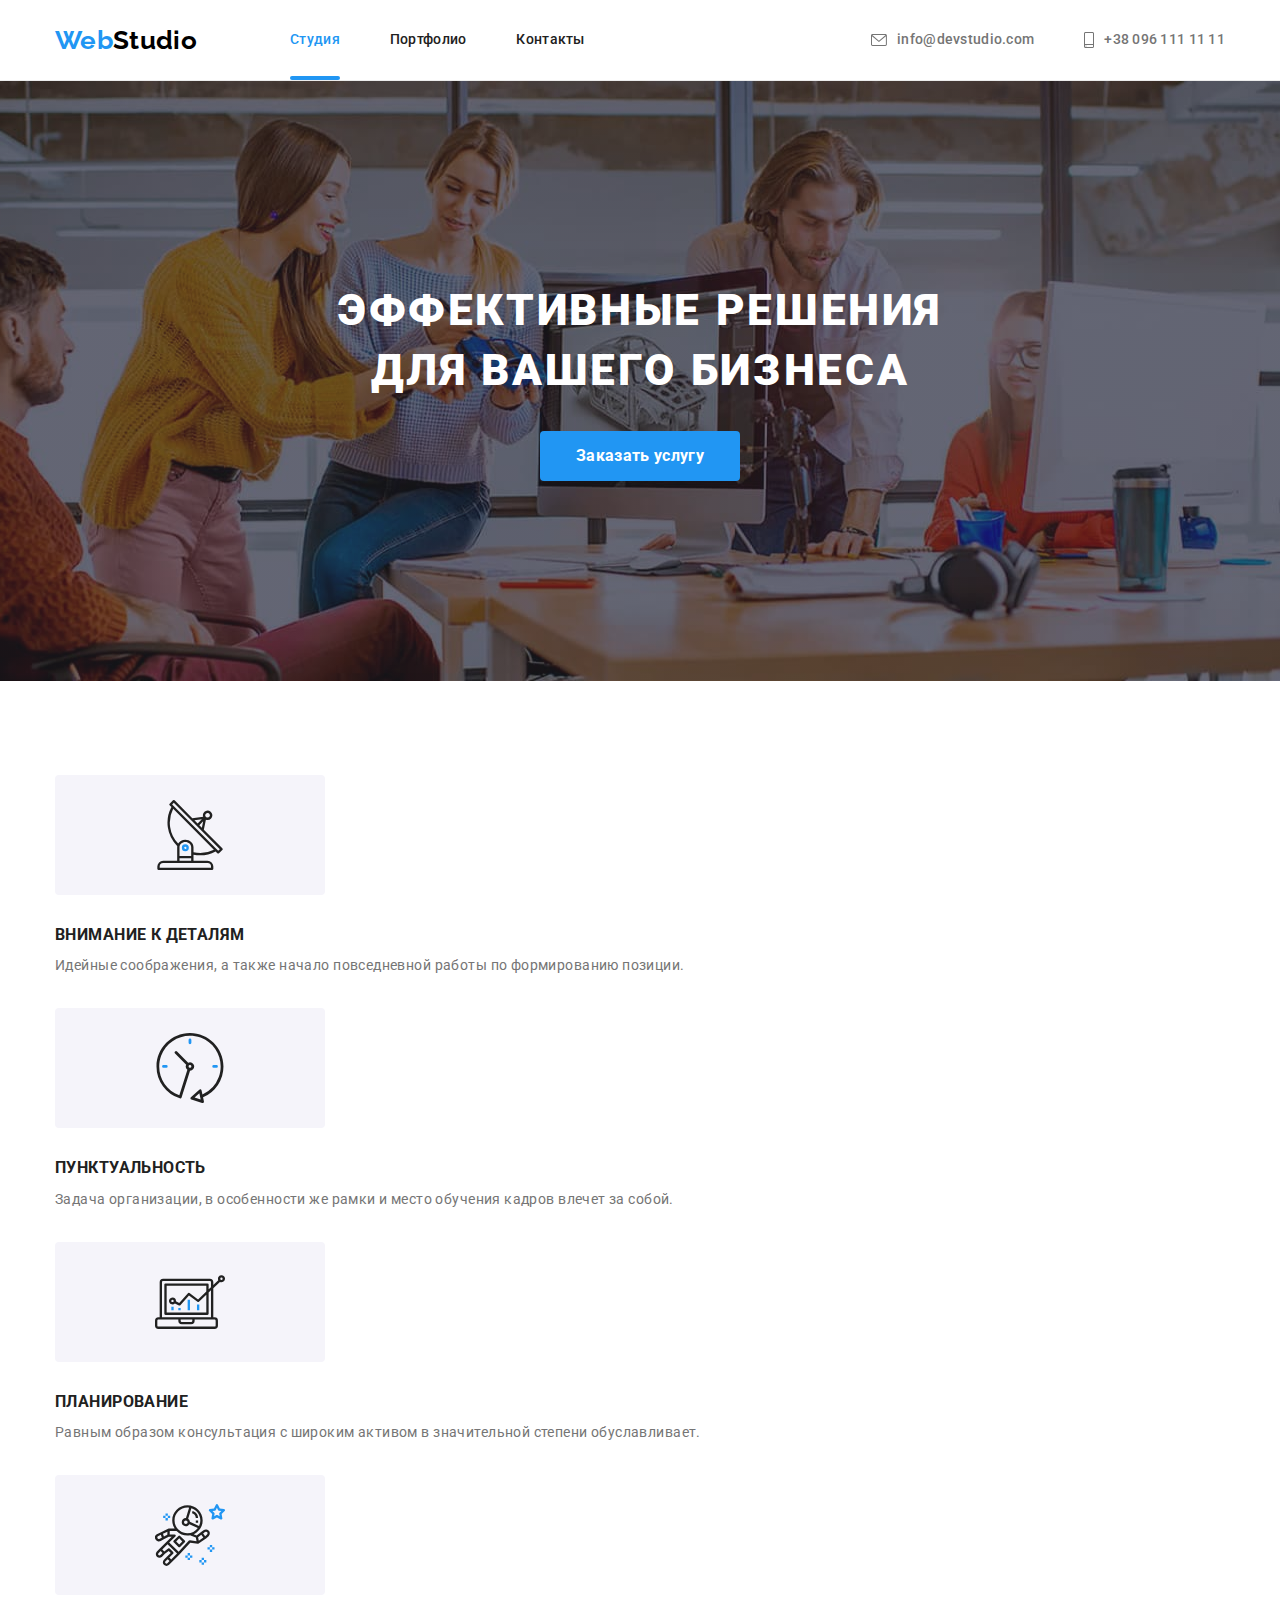
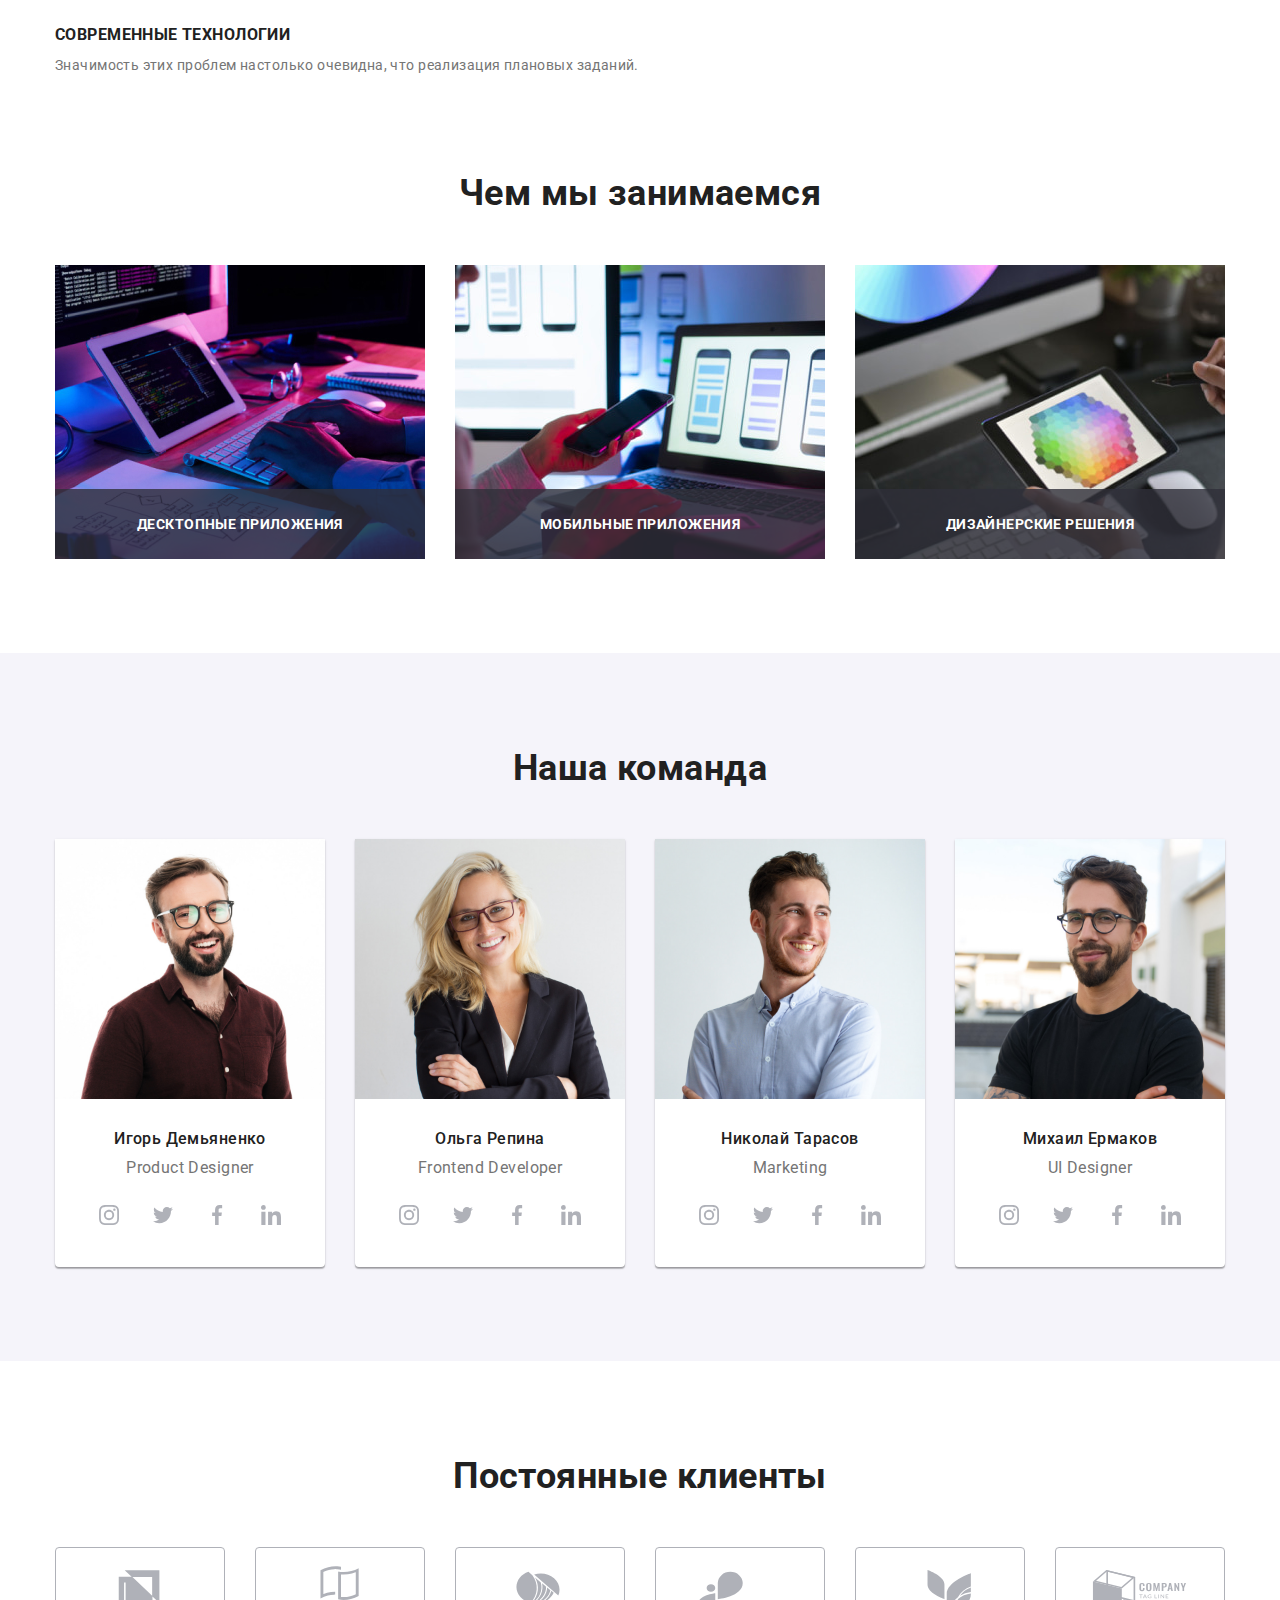
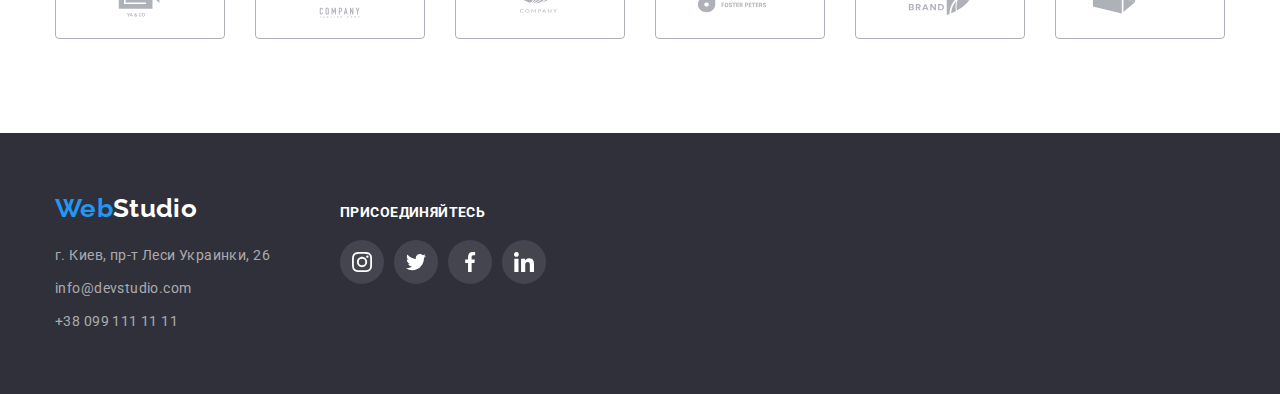
==== index.html @ b7c45612 "Initial commit" ====
<!DOCTYPE html>
<html lang="ru">
	<head>
		<meta charset="UTF-8" />
		<meta http-equiv="X-UA-Compatible" content="IE=edge" />
		<meta name="viewport" content="width=device-width, initial-scale=1.0" />
		<title>WebStudio</title>
		<link rel="preconnect" href="https://fonts.googleapis.com" />
		<link rel="preconnect" href="https://fonts.gstatic.com" crossorigin />
		<link
			href="https://fonts.googleapis.com/css2?family=Raleway:wght@700&family=Roboto:wght@400;500;700;900&display=swap"
			rel="stylesheet"
		/>
		<link
			rel="stylesheet"
			href="https://cdnjs.cloudflare.com/ajax/libs/modern-normalize/1.0.0/modern-normalize.min.css"
		/>
		<link rel="stylesheet" href="./css/styles.css" />
	</head>
	<body data-page>
		<!-- <button class="fxd-button" type="button">
			<svg width="20" height="20" xmlns="http://www.w3.org/2000/svg" viewBox="0 0 512 512">
				<path
					d="M256 0C114.6 0 0 114.6 0 256c0 141.4 114.6 256 256 256s256-114.6 256-256C512 114.6 397.4 0 256 0zM382.6 254.6c-12.5 12.5-32.75 12.5-45.25 0L288 205.3V384c0 17.69-14.33 32-32 32s-32-14.31-32-32V205.3L174.6 254.6c-12.5 12.5-32.75 12.5-45.25 0s-12.5-32.75 0-45.25l103.1-103.1C241.3 97.4 251.1 96 256 96c4.881 0 14.65 1.391 22.65 9.398l103.1 103.1C395.1 221.9 395.1 242.1 382.6 254.6z"
				/>
			</svg>
		</button> -->
		<script>
			const { pageHeaderHeight } = document.querySelector(".header").getBoundingClientRect();
			document.body.style.paddingTop = `${pageHeaderHeight}px`;
		</script>
		<div class="backdrop is-hidden" data-modal>
			<div class="modal">
				<button class="btn-close-modal" type="button" data-modal-close>
					<svg class="btn-close-black" width="18" height="18">
						<use href="./images/icons.svg#btn-close-black"></use>
					</svg>
				</button>
			</div>
		</div>
		<header class="header">
			<div class="container main-nav">
				<!-- logo element, returns to the main page-->
				<a class="logo link" href="./index.html">
					<p class="logo-name">
						Web
						<span class="logo-part">Studio</span>
					</p>
				</a>
				<!-- main navigation -->
				<nav class="header-nav">
					<ul class="nav-list list">
						<li class="nav-item"><a class="link current" href="./index.html">Студия</a></li>
						<li class="nav-item"><a class="link" href="./portfolio.html">Портфолио</a></li>
						<li class="nav-item"><a class="link" href="#contacts">Контакты</a></li>
					</ul>
				</nav>
				<!-- contacts -->
				<ul class="header-contacts list">
					<li class="contacts-item">
						<a class="contacts link" href="mailto:info@devstudio.com">
							<svg class="contacts-icon" width="16" height="12">
								<use href="./images/icons.svg#email"></use>
							</svg>
							<div class="contacts-text">info@devstudio.com</div>
						</a>
					</li>
					<li class="contacts-item">
						<a class="contacts link" href="tel:+380961111111">
							<svg class="contacts-icon" width="10" height="16">
								<use href="./images/icons.svg#phone"></use>
							</svg>
							<div class="contacts-text">+38 096 111 11 11</div>
						</a>
					</li>
				</ul>
			</div>
		</header>
		<!-- flexible part of the page content -->
		<main>
			<!-- hero -->
			<section class="hero">
				<div class="container">
					<h1 class="hero-title">
						Эффективные решения
						<!-- <br /> -->
						для вашего бизнеса
					</h1>
					<button class="hero-btn" type="button" data-modal-open>Заказать услугу</button>
				</div>
			</section>
			<!-- features -->
			<section class="section">
				<div class="container">
					<h2 class="section-title visually-hidden">Ключевые преимущества</h2>
					<ul class="features list">
						<li class="features-item">
							<div class="icon-wrap">
								<svg class="features-icon" width="70" height="70">
									<use href="./images/icons.svg#antenna"></use>
								</svg>
							</div>

							<h3 class="item-header">Внимание к деталям</h3>
							<p class="item-text">Идейные соображения, а также начало повседневной работы по формированию позиции.</p>
						</li>
						<li class="features-item">
							<div class="icon-wrap">
								<svg class="features-icon" width="70" height="70">
									<use href="./images/icons.svg#clock"></use>
								</svg>
							</div>

							<h3 class="item-header">Пунктуальность</h3>
							<p class="item-text">
								Задача организации, в особенности же рамки и место обучения кадров влечет за собой.
							</p>
						</li>
						<li class="features-item">
							<div class="icon-wrap">
								<svg class="features-icon" width="70" height="70">
									<use href="./images/icons.svg#diagram"></use>
								</svg>
							</div>

							<h3 class="item-header">Планирование</h3>
							<p class="item-text">
								Равным образом консультация с широким активом в значительной степени обуславливает.
							</p>
						</li>
						<li class="features-item">
							<div class="icon-wrap">
								<svg class="features-icon" width="70" height="70">
									<use href="./images/icons.svg#astronaut"></use>
								</svg>
							</div>

							<h3 class="item-header">Современные технологии</h3>
							<p class="item-text">Значимость этих проблем настолько очевидна, что реализация плановых заданий.</p>
						</li>
					</ul>
				</div>
			</section>
			<!-- works -->
			<section class="section padding-dif">
				<div class="container">
					<h2 class="section-title centered">Чем мы занимаемся</h2>
					<ul class="works list">
						<li class="works-item">
							<img class="image" src="./images/example1.jpg" width="370" height="294" alt="Пример 1 наших работ" />
							<p class="works-description">Десктопные приложения</p>
						</li>
						<li class="works-item">
							<img class="image" src="./images/example2.jpg" width="370" height="294" alt="Пример 2 наших работ" />
							<p class="works-description">Мобильные приложения</p>
						</li>
						<li class="works-item">
							<img class="image" src="./images/example3.jpg" width="370" height="294" alt="Пример 3 наших работ" />
							<p class="works-description">Дизайнерские решения</p>
						</li>
					</ul>
				</div>
			</section>
			<!-- team -->
			<section class="section accent">
				<div class="container">
					<h2 class="section-title centered">Наша команда</h2>
					<ul class="team list">
						<!-- team member 1 -->
						<li class="team-item">
							<img class="item-image" src="./images/member1.jpg" width="270" height="260" alt="Член команды 1" />
							<div class="item-textpart">
								<h3 class="item-header">Игорь Демьяненко</h3>
								<p class="item-text">Product Designer</p>
								<ul class="socials list">
									<li class="socials-item">
										<a
											class="socials-link light-theme link"
											href=""
											target="_blank"
											rel="noopener noreferrer"
											aria-label="instagram"
										>
											<svg class="socials-icon" width="20" height="20">
												<use href="./images/icons.svg#instagram"></use>
											</svg>
										</a>
									</li>
									<li class="socials-item">
										<a
											class="socials-link light-theme link"
											href=""
											target="_blank"
											rel="noopener noreferrer"
											aria-label="twitter"
										>
											<svg class="socials-icon" width="20" height="20">
												<use href="./images/icons.svg#twitter"></use>
											</svg>
										</a>
									</li>
									<li class="socials-item">
										<a
											class="socials-link light-theme link"
											href=""
											target="_blank"
											rel="noopener noreferrer"
											aria-label="facebook"
										>
											<svg class="socials-icon" width="20" height="20">
												<use href="./images/icons.svg#facebook"></use>
											</svg>
										</a>
									</li>
									<li class="socials-item">
										<a
											class="socials-link light-theme link"
											href=""
											target="_blank"
											rel="noopener noreferrer"
											aria-label="linkedin"
										>
											<svg class="socials-icon" width="20" height="20">
												<use href="./images/icons.svg#linkedin"></use>
											</svg>
										</a>
									</li>
								</ul>
							</div>
						</li>
						<!-- team member 2 -->
						<li class="team-item">
							<img class="item-image" src="./images/member2.jpg" width="270" height="260" alt="Член команды 2" />
							<div class="item-textpart">
								<h3 class="item-header">Ольга Репина</h3>
								<p class="item-text">Frontend Developer</p>
								<ul class="socials list">
									<li class="socials-item">
										<a
											class="socials-link light-theme link"
											href=""
											target="_blank"
											rel="noopener noreferrer"
											aria-label="instagram"
										>
											<svg class="socials-icon" width="20" height="20">
												<use href="./images/icons.svg#instagram"></use>
											</svg>
										</a>
									</li>
									<li class="socials-item">
										<a
											class="socials-link light-theme link"
											href=""
											target="_blank"
											rel="noopener noreferrer"
											aria-label="twitter"
										>
											<svg class="socials-icon" width="20" height="20">
												<use href="./images/icons.svg#twitter"></use>
											</svg>
										</a>
									</li>
									<li class="socials-item">
										<a
											class="socials-link light-theme link"
											href=""
											target="_blank"
											rel="noopener noreferrer"
											aria-label="facebook"
										>
											<svg class="socials-icon" width="20" height="20">
												<use href="./images/icons.svg#facebook"></use>
											</svg>
										</a>
									</li>
									<li class="socials-item">
										<a
											class="socials-link light-theme link"
											href=""
											target="_blank"
											rel="noopener noreferrer"
											aria-label="linkedin"
										>
											<svg class="socials-icon" width="20" height="20">
												<use href="./images/icons.svg#linkedin"></use>
											</svg>
										</a>
									</li>
								</ul>
							</div>
						</li>
						<!-- team member 3 -->
						<li class="team-item">
							<img class="item-image" src="./images/member3.jpg" width="270" height="260" alt="Член команды 3" />
							<div class="item-textpart">
								<h3 class="item-header">Николай Тарасов</h3>
								<p class="item-text">Marketing</p>
								<ul class="socials list">
									<li class="socials-item">
										<a
											class="socials-link light-theme link"
											href=""
											target="_blank"
											rel="noopener noreferrer"
											aria-label="instagram"
										>
											<svg class="socials-icon" width="20" height="20">
												<use href="./images/icons.svg#instagram"></use>
											</svg>
										</a>
									</li>
									<li class="socials-item">
										<a
											class="socials-link light-theme link"
											href=""
											target="_blank"
											rel="noopener noreferrer"
											aria-label="twitter"
										>
											<svg class="socials-icon" width="20" height="20">
												<use href="./images/icons.svg#twitter"></use>
											</svg>
										</a>
									</li>
									<li class="socials-item">
										<a
											class="socials-link light-theme link"
											href=""
											target="_blank"
											rel="noopener noreferrer"
											aria-label="facebook"
										>
											<svg class="socials-icon" width="20" height="20">
												<use href="./images/icons.svg#facebook"></use>
											</svg>
										</a>
									</li>
									<li class="socials-item">
										<a
											class="socials-link light-theme link"
											href=""
											target="_blank"
											rel="noopener noreferrer"
											aria-label="linkedin"
										>
											<svg class="socials-icon" width="20" height="20">
												<use href="./images/icons.svg#linkedin"></use>
											</svg>
										</a>
									</li>
								</ul>
							</div>
						</li>
						<!-- team member 4 -->
						<li class="team-item">
							<img class="item-image" src="./images/member4.jpg" width="270" height="260" alt="Член команды 4" />
							<div class="item-textpart">
								<h3 class="item-header">Михаил Ермаков</h3>
								<p class="item-text">UI Designer</p>
								<ul class="socials list">
									<li class="socials-item">
										<a
											class="socials-link light-theme link"
											href=""
											target="_blank"
											rel="noopener noreferrer"
											aria-label="instagram"
										>
											<svg class="socials-icon" width="20" height="20">
												<use href="./images/icons.svg#instagram"></use>
											</svg>
										</a>
									</li>
									<li class="socials-item">
										<a
											class="socials-link light-theme link"
											href=""
											target="_blank"
											rel="noopener noreferrer"
											aria-label="twitter"
										>
											<svg class="socials-icon" width="20" height="20">
												<use href="./images/icons.svg#twitter"></use>
											</svg>
										</a>
									</li>
									<li class="socials-item">
										<a
											class="socials-link light-theme link"
											href=""
											target="_blank"
											rel="noopener noreferrer"
											aria-label="facebook"
										>
											<svg class="socials-icon" width="20" height="20">
												<use href="./images/icons.svg#facebook"></use>
											</svg>
										</a>
									</li>
									<li class="socials-item">
										<a
											class="socials-link light-theme link"
											href=""
											target="_blank"
											rel="noopener noreferrer"
											aria-label="linkedin"
										>
											<svg class="socials-icon" width="20" height="20">
												<use href="./images/icons.svg#linkedin"></use>
											</svg>
										</a>
									</li>
								</ul>
							</div>
						</li>
					</ul>
				</div>
			</section>
			<section class="section">
				<div class="container">
					<h2 class="section-title centered">Постоянные клиенты</h2>
					<ul class="clients list">
						<li class="clients-item">
							<a class="clients-link link" href="" target="_blank" rel="noopener noreferrer" aria-label="компания 1">
								<svg class="clients-icon" width="106" height="60">
									<use href="./images/icons.svg#logo-1"></use>
								</svg>
							</a>
						</li>
						<li class="clients-item">
							<a class="clients-link link" href="" target="_blank" rel="noopener noreferrer" aria-label="компания 2">
								<svg class="clients-icon" width="106" height="60">
									<use href="./images/icons.svg#logo-2"></use>
								</svg>
							</a>
						</li>
						<li class="clients-item">
							<a class="clients-link link" href="" target="_blank" rel="noopener noreferrer" aria-label="компания 3">
								<svg class="clients-icon" width="106" height="60">
									<use href="./images/icons.svg#logo-3"></use>
								</svg>
							</a>
						</li>
						<li class="clients-item">
							<a class="clients-link link" href="" target="_blank" rel="noopener noreferrer" aria-label="компания 4">
								<svg class="clients-icon" width="106" height="60">
									<use href="./images/icons.svg#logo-4"></use>
								</svg>
							</a>
						</li>
						<li class="clients-item">
							<a class="clients-link link" href="" target="_blank" rel="noopener noreferrer" aria-label="компания 5">
								<svg class="clients-icon" width="106" height="60">
									<use href="./images/icons.svg#logo-5"></use>
								</svg>
							</a>
						</li>
						<li class="clients-item">
							<a class="clients-link link" href="" target="_blank" rel="noopener noreferrer" aria-label="компания 6">
								<svg class="clients-icon" width="106" height="60">
									<use href="./images/icons.svg#logo-6"></use>
								</svg>
							</a>
						</li>
					</ul>
				</div>
			</section>
		</main>

		<footer>
			<div class="container footer-main">
				<div class="footer-address">
					<a class="logo link" href="./index.html">
						<p class="logo-name">
							Web
							<span class="logo-part">Studio</span>
						</p>
					</a>
					<address>
						<ul class="address list" id="contacts">
							<li class="address-item">
								<a
									class="link"
									href="https://www.google.com/maps/place/%D0%B1%D1%83%D0%BB.+%D0%9B%D0%B5%D1%81%D0%B8+%D0%A3%D0%BA%D1%80%D0%B0%D0%B8%D0%BD%D0%BA%D0%B8,+26,+%D0%9A%D0%B8%D0%B5%D0%B2,+%D0%A3%D0%BA%D1%80%D0%B0%D0%B8%D0%BD%D0%B0,+02000/@50.426731,30.5361166,17z/data=!4m5!3m4!1s0x40d4cf0e033ecbe9:0x57a4dffefec77da0!8m2!3d50.4265807!4d30.5383858"
									target="_blank"
									rel="noreferrer noopener"
								>
									г. Киев, пр-т Леси Украинки, 26
								</a>
							</li>
							<li class="address-item">
								<a class="link" href="mailto:info@example.com">info@devstudio.com</a>
							</li>
							<li class="address-item">
								<a class="link" href="tel:+380991111111">+38 099 111 11 11</a>
							</li>
						</ul>
					</address>
				</div>
				<div class="footer-socials">
					<p class="footer-socials-header">Присоединяйтесь</p>
					<ul class="socials list">
						<li class="socials-item">
							<a
								class="socials-link dark-theme link"
								href=""
								target="_blank"
								rel="noopener noreferrer"
								aria-label="instagram"
							>
								<svg class="socials-icon" width="20" height="20">
									<use href="./images/icons.svg#instagram"></use>
								</svg>
							</a>
						</li>
						<li class="socials-item">
							<a
								class="socials-link dark-theme link"
								href=""
								target="_blank"
								rel="noopener noreferrer"
								aria-label="twitter"
							>
								<svg class="socials-icon" width="20" height="20">
									<use href="./images/icons.svg#twitter"></use>
								</svg>
							</a>
						</li>
						<li class="socials-item">
							<a
								class="socials-link dark-theme link"
								href=""
								target="_blank"
								rel="noopener noreferrer"
								aria-label="facebook"
							>
								<svg class="socials-icon" width="20" height="20">
									<use href="./images/icons.svg#facebook"></use>
								</svg>
							</a>
						</li>
						<li class="socials-item">
							<a
								class="socials-link dark-theme link"
								href=""
								target="_blank"
								rel="noopener noreferrer"
								aria-label="linkedin"
							>
								<svg class="socials-icon" width="20" height="20">
									<use href="./images/icons.svg#linkedin"></use>
								</svg>
							</a>
						</li>
					</ul>
				</div>
			</div>
		</footer>
		<script src="./js/modal.js"></script>
	</body>
</html>
---- css/styles.css ----
:root {
	--main-text-color: #757575;
	--nav-text-color: #000000;
	--main-header-color: #ffffff;
	--secondary-header-color: #212121;
	--border-color: #eeeeee;
	--accent-color: #2196f3;
	--btn-hover-color: #188ce8;
	--main-bcg-color: #ffffff;
	--secondary-bcg-color: #f5f4fa;
	--hero-bcg-color: #2f303a;
	--footer-contacts-color: rgba(255, 255, 255, 0.6);
	--footer-bcg-color: #2f303a;
	--border-line-color: #ececec;
	--icons-main-color: #afb1b8;
	--items: 4;
	--indent: 30px;
	--btn-close-radius: 0;
	--animation: 250ms cubic-bezier(0.4, 0, 0.2, 1);
}
/* don't use commented styles because Normalize is linked */
/* html {
	box-sizing: border-box;
}
*,
*::before,
*::after {
	box-sizing: inherit;
} */

/* ----------------------------- */
/* common styles*/
/* ----------------------------- */
body {
	color: var(--main-text-color);
	background-color: var(--main-bcg-color);

	font-family: Roboto, sans-serif;
	font-size: 14px;
	line-height: 1.19;
	letter-spacing: 0.03em;
}

.container {
	max-width: 1200px;
	margin: 0 auto;
	padding: 0 15px;
	/* outline: 1px solid rgb(255, 106, 0); */
}

.section {
	margin: 0 auto;
	padding: 94px 0;
	/* outline: 2px dashed #f44336; */
}
.section-title.centered {
	margin-bottom: 50px;

	text-align: center;
	font-size: 36px;
	line-height: 1.17;

	color: var(--secondary-header-color);
}
.list {
	padding: 0;
	margin: 0;

	list-style: none;
}
.link {
	color: var(--main-text-color);

	text-decoration: none;
	display: inline-block;
}
h1,
h2,
h3,
p,
ul {
	margin: 0;
}

.visually-hidden {
	position: absolute;
	white-space: nowrap;
	width: 1px;
	height: 1px;
	overflow: hidden;
	border: 0;
	padding: 0;
	clip: rect(0 0 0 0);
	clip-path: inset(50%);
	margin: -1px;
}
.no-scroll {
	overflow: hidden;
}
.header {
	border-bottom: 1px solid var(--border-line-color);
	/* position: fixed;
	top: -1;
	width: 100%;
	z-index: 1000;
	background-color: #ffffff; */
}
.main-nav {
	display: flex;
	align-items: center;
	/* outline: 1px solid blue; */
}

/* header styles */
/* header navigation */
.header-nav {
	margin-left: 93px;
}
.nav-list {
	display: flex;
	gap: 50px;
}
.nav-list .link {
	/* position: relative; */
	padding-top: 32px;
	padding-bottom: 32px;

	color: var(--secondary-header-color);

	font-weight: 500;
	line-height: 1.14;
	letter-spacing: 0.02em;

	display: block;
	transition: color var(--animation);
}
.nav-list .link:hover,
.nav-list .link:focus {
	color: var(--accent-color);
}

.header-nav .link.current {
	position: relative;
	color: var(--accent-color);
}
.header-nav .link.current::after {
	position: absolute;
	bottom: 0;
	left: 0;

	content: "";
	width: 100%;
	height: 4px;
	border-radius: 2px;
	background-color: var(--accent-color);

	display: block;
}
.logo.link {
	font-family: Raleway;
	font-weight: 700;
	font-size: 26px;
}
.logo-name {
	color: var(--accent-color);
}
.logo-part {
	margin-left: -7px;

	color: var(--nav-text-color);
}

/* header contacts */
.header-contacts {
	margin-left: auto;

	display: flex;
	gap: 50px;
}
.header-contacts .link {
	padding-top: 32px;
	padding-bottom: 32px;

	font-weight: 500;
	line-height: 1.14;
	letter-spacing: 0.02em;

	display: block;
	color: var(--main-text-color);

	transition: color var(--animation);
}
.header-contacts .link:hover,
.header-contacts .link:focus {
	color: var(--accent-color);

	cursor: pointer;
}
.contacts.link {
	display: flex;
	align-items: center;
	justify-content: center;
	gap: 10px;
}
.contacts .contacts-icon {
	fill: var(--main-text-color);

	transition: fill var(--animation);
}
.contacts:hover .contacts-icon,
.contacts:focus .contacts-icon {
	fill: var(--accent-color);
}

/* main content styles */
/* hero styles */
.hero {
	text-align: center;

	max-width: 1600px;

	padding-top: 200px;
	padding-bottom: 200px;
	margin-left: auto;
	margin-right: auto;

	background-position: center;
	background-size: cover;
	background-color: #c4c4c4;
	background-image: linear-gradient(to right, rgba(47, 48, 58, 0.4), rgba(47, 48, 58, 0.4)),
		url(../images/hero/hero-bg.jpg);
	background-repeat: no-repeat;
	background-position: center;
}
.hero .hero-title {
	max-width: 695px;

	margin-left: auto;
	margin-right: auto;
	margin-bottom: 30px;

	color: var(--main-header-color);

	text-transform: uppercase;
	font-weight: 900;
	font-size: 44px;
	line-height: 1.36;
	letter-spacing: 0.06em;
	/* outline: 1px solid rgb(231, 139, 10); */
}
.hero .hero-btn {
	min-width: 200px;
	padding: 10px 32px;
	border-radius: 4px;
	border: 1px;

	color: var(--main-header-color);
	background-color: var(--accent-color);

	font-family: inherit;
	font-weight: 700;
	font-size: 16px;
	line-height: 1.88;
	letter-spacing: 0.02em;

	transition: background-color var(--animation);
	/* outline: 1px solid rgb(231, 10, 58); */
}
.hero .hero-btn:hover,
.hero .hero-btn:focus {
	background-color: var(--btn-hover-color);

	cursor: pointer;
}

/* features styles */
.features {
	display: flex;
	flex-wrap: wrap;
	gap: var(--indent);
	/* outline: 1px solid rgb(231, 10, 58); */
}
.features-item {
	min-width: 270px;
	flex-basis: calc((100% - var(--indent) * (var(--items)-1)) / var(--items));
	display: flex;
	flex-direction: column;
}
.icon-wrap {
	display: flex;
	justify-content: center;
	align-items: center;
	width: 270px;
	height: 120px;
	margin-bottom: 30px;

	border-radius: 4px;
	background-color: var(--secondary-bcg-color);
}
.features-item .item-header {
	text-transform: uppercase;
	margin-bottom: 10px;

	color: var(--secondary-header-color);
}
.features-item .item-text {
	text-align: left;
	line-height: 1.71;
}

/* works styles */
.works {
	display: flex;
	flex-wrap: wrap;
	text-align: center;
	gap: var(--indent);

	/* outline: 1px solid rgb(231, 10, 58); */
}
.works-item {
	--items: 3;
	min-width: 370px;
	flex-basis: calc((100% - var(--indent) * (var(--items)-1)) / var(--items));

	position: relative;
}
.section.padding-dif {
	padding-top: 0;
}
.works-item .image {
	display: block;
}
.works-item .link:hover,
.works-item .link:focus {
	cursor: auto;
}
.works-description {
	position: absolute;
	left: 0;
	bottom: 0;
	width: 100%;

	font-weight: 700;
	line-height: calc(16 / 14);
	text-transform: uppercase;
	color: #ffffff;
	padding: 27px 0;

	background-color: rgba(47, 48, 58, 0.8);

	display: block;
}

/* team styles */
.section.accent {
	background-color: var(--secondary-bcg-color);

	text-align: center;
}
.team {
	display: flex;
	flex-wrap: wrap;
	gap: var(--indent);
	/* outline: 1px solid rgb(231, 10, 58); */
}
.team-item {
	/* --items:4; */
	min-width: 270px;
	flex-basis: calc((100% - var(--indent) * (var(--items)-1)) / var(--items));

	border-radius: 0px 0px 4px 4px;

	background-color: var(--main-bcg-color);
	box-shadow: 0px 1px 3px rgba(0, 0, 0, 0.12), 0px 1px 1px rgba(0, 0, 0, 0.14), 0px 2px 1px rgba(0, 0, 0, 0.2);
}
.team-item .item-image {
	display: block;
}
.team-item .item-textpart {
	padding: 30px 10px;
}
.team-item .item-header {
	margin-bottom: 10px;

	color: var(--secondary-header-color);

	font-weight: 500;
	font-size: 16px;
}
.team-item .item-text {
	margin-bottom: 16px;
	font-size: 16px;
}

/* section clients */

.clients.list {
	display: flex;
	align-items: center;
	justify-content: center;
	gap: var(--indent);
}
.clients-link {
	display: flex;
	align-items: center;
	justify-content: center;
	width: 170px;
	height: 92px;

	border: 1px solid var(--icons-main-color);
	border-radius: 4px;

	transition: border-color var(--animation);
	/* outline: 1px solid var(--icons-main-color); */
}
.clients-link:hover,
.clients-link:focus {
	border-color: var(--accent-color);
}
.clients-icon {
	fill: var(--icons-main-color);
	transition: fill var(--animation);
}
.clients-link:hover .clients-icon,
.clients-link:focus .clients-icon {
	fill: var(--accent-color);
}

/* footer styles */
footer {
	padding-top: 60px;
	padding-bottom: 60px;

	background-color: var(--footer-bcg-color);
}
.footer-main {
	display: flex;
	align-items: baseline;
	/* gap: 70px; */
}
.footer-address {
	margin-right: 70px;
}
.footer-socials-header {
	text-transform: uppercase;
	color: var(--main-header-color);
	font-weight: 700;
	line-height: 1.17;
	letter-spacing: 0.03em;
	margin-bottom: 20px;
}
footer .logo {
	margin-bottom: 20px;
}
footer .logo-part {
	color: var(--main-header-color);
}
.address-item:not(:last-child) {
	margin-bottom: 9px;
}
.address-item .link {
	color: var(--footer-contacts-color);

	font-style: normal;
	font-weight: 400;
	line-height: 1.71;
	display: inline-block;

	transition: color var(--animation);
}
.address-item .link:hover,
.address-item .link:focus {
	color: var(--main-header-color);
}

/* PORTFOLIO styles */

.filter {
	display: flex;
	justify-content: center;
	gap: 8px;

	margin-bottom: 50px;
	/* outline: 1px solid brown; */
}
.btn {
	border-radius: 4px;
	border: none;
	padding: 6px 22px 6px 22px;

	color: var(--secondary-header-color);
	background-color: var(--secondary-bcg-color);
	box-shadow: 0px 3px 1px rgba(0, 0, 0, 0), 0px 1px 2px rgba(0, 0, 0, 0), 0px 2px 2px rgba(0, 0, 0, 0);

	font-weight: 500;
	font-size: 16px;
	line-height: 1.63;

	transition: color var(--animation), background-color var(--animation), box-shadow var(--animation);
	/* outline: 1px solid tomato; */
}
.filter .btn:hover,
.filter .btn:focus,
.filter .btn:active {
	cursor: pointer;

	color: var(--main-header-color);
	background-color: var(--accent-color);
	box-shadow: 0px 3px 1px rgba(0, 0, 0, 0.1), 0px 1px 2px rgba(0, 0, 0, 0.08), 0px 2px 2px rgba(0, 0, 0, 0.12);
}

.project.list {
	display: flex;
	flex-wrap: wrap;
	gap: var(--indent);
	/* outline: 1px solid rgb(231, 10, 124); */
}

.project-item .link {
	--items: 3;
	min-width: 370px;
	flex-basis: calc((100% - var(--indent) * (var(--items)-1)) / var(--items));
	box-shadow: 0px 1px 1px rgba(0, 0, 0, 0), 0px 4px 4px rgba(0, 0, 0, 0), 1px 4px 6px rgba(0, 0, 0, 0);

	transition: box-shadow var(--animation);
	/* outline: 1px solid rgb(154, 71, 255); */
}
.project-item .link:hover,
.project-item .link:focus {
	box-shadow: 0px 1px 1px rgba(0, 0, 0, 0.12), 0px 4px 4px rgba(0, 0, 0, 0.06), 1px 4px 6px rgba(0, 0, 0, 0.16);
}
.project-item .item-image {
	display: block;
	/* outline: 1px solid rgb(95, 255, 71); */
}
.project-item .item-content {
	padding: 20px 24px;

	border: 1px solid var(--border-color);
	border-top: none;
	/* outline: 1px solid blue; */
}
.project-item .item-header {
	margin-bottom: 4px;

	color: var(--secondary-header-color);

	font-size: 18px;
	line-height: 2;
	letter-spacing: 0.02em;
	/* outline: 1px solid blueviolet; */
}
.project-item .item-desc {
	font-size: 16px;
	line-height: 1.88;
	/* outline: 1px solid rgb(226, 177, 43); */
}
.project-item .item-backdrop {
	position: relative;
	overflow: hidden;
}
.project-item .item-backdrop::before {
	position: absolute;
	top: 0;
	left: 0;
	transform: translateY(100%);
	/*transform: translateY(0);*/
	opacity: 0;

	width: 100%;
	height: 100%;

	display: inline-block;
	content: "";

	background-color: rgba(33, 150, 243, 0.8);

	transition: transform var(--animation), opacity var(--animation);
}
.project-item .backdrop-text {
	position: absolute;
	top: 50%;
	left: 50%;
	transform: translate(-50%, 50%);
	/*translate(-50%, -50%)*/
	/* user-select: none; */
	opacity: 0;

	width: 100%;
	height: 100%;

	padding: 63px 24px;

	font-size: 18px;
	line-height: calc(28 / 18);

	color: var(--main-bcg-color);

	transition: transform var(--animation), opacity var(--animation);
}
.project-item .link:hover .item-backdrop::before,
.project-item .link:focus .item-backdrop::before {
	opacity: 1;
	transform: translateY(0);
}
.project-item .link:hover .backdrop-text,
.project-item .link:focus .backdrop-text {
	opacity: 1;
	transform: translate(-50%, -50%);
}

/* ----------------------Socials icons-------------------------- */
.socials {
	display: flex;
	align-items: center;
	justify-content: center;
	gap: 10px;
}
.socials-link {
	/* display: block; */
	display: flex;
	align-items: center;
	justify-content: center;
	width: 44px;
	height: 44px;
	border-radius: 50%;

	transition: background-color var(--animation);
}

.light-theme .socials-icon {
	fill: var(--icons-main-color);

	transition: fill var(--animation);
}
.dark-theme .socials-icon {
	fill: white;

	transition: fill var(--animation);
}
.socials-link.dark-theme {
	background-color: rgba(255, 255, 255, 0.1);
}
.socials-link:hover,
.socials-link:focus {
	background-color: var(--accent-color);
}
.socials-link:hover .socials-icon,
.socials-link:focus .socials-icon {
	fill: white;
}

/* button arrow up */
.fxd-button {
	position: absolute;
	top: 50px;
	left: 800px;
	width: 40px;
	height: 40px;
	border: none;
	background-color: transparent;
	display: inline-flex;
	align-items: center;
	justify-content: center;
}
.fxd-button svg {
	fill: salmon;
}
.fxd-button {
	position: fixed;
}

/* backdrop */
.backdrop {
	position: fixed;
	top: 0;
	left: 0;
	background-color: rgba(0, 0, 0, 0.2);
	width: 100%;
	height: 100%;
	z-index: 10;

	opacity: 1;
	/* for additive technologies to read */
	visibility: visible;
	pointer-events: initial;

	transition: opacity var(--animation), visibility var(--animation);
}

.backdrop.is-hidden {
	opacity: 0;
	visibility: hidden;
	pointer-events: none;
}
.modal {
	position: absolute;
	top: 50%;
	left: 50%;
	transform: translate(-50%, -50%) scale(1);

	z-index: 20;

	min-width: 530px;
	min-height: 580px;

	padding: 15px;
	border-radius: 4px;

	opacity: 1;
	transition: transform var(--animation), opacity var(--animation);

	background-color: var(--main-bcg-color);
}
.backdrop.is-hidden .modal {
	opacity: 0;
	transform: translate(-50%, -50%) scale(0.3);
}
.btn-close-modal {
	position: relative;
	bottom: 100%;
	left: 100%;
	transform: translate(-50%, -50%);

	display: flex;
	align-items: center;
	justify-content: center;

	margin-top: calc(func(transform)+8px);
	margin-left: calc(-1 * (func(transform)+8px));

	cursor: pointer;
	width: 30px;
	height: 30px;
	padding: 6px;
	border-radius: 50%;

	border: 1px solid rgba(0, 0, 0, 0.1);
	background-color: transparent;
}
.btn-close-black {
	fill: #000000;
}
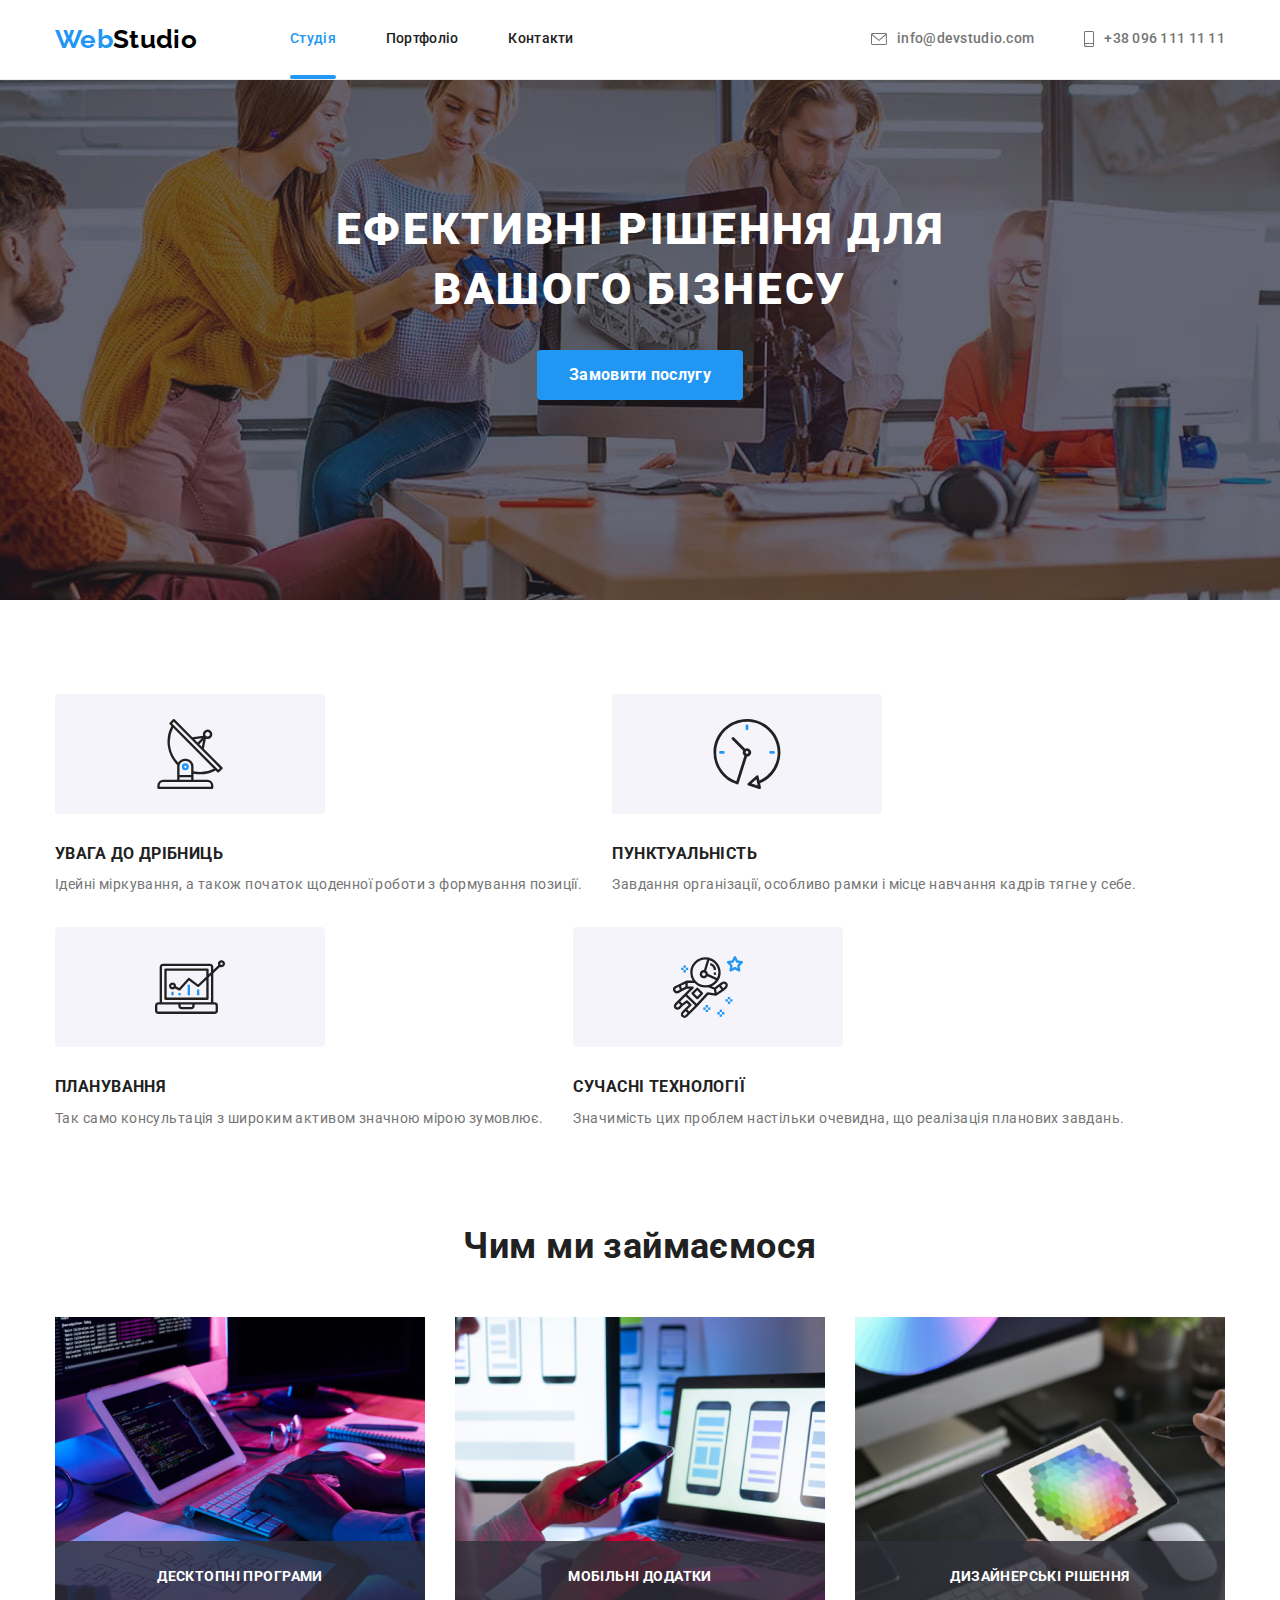
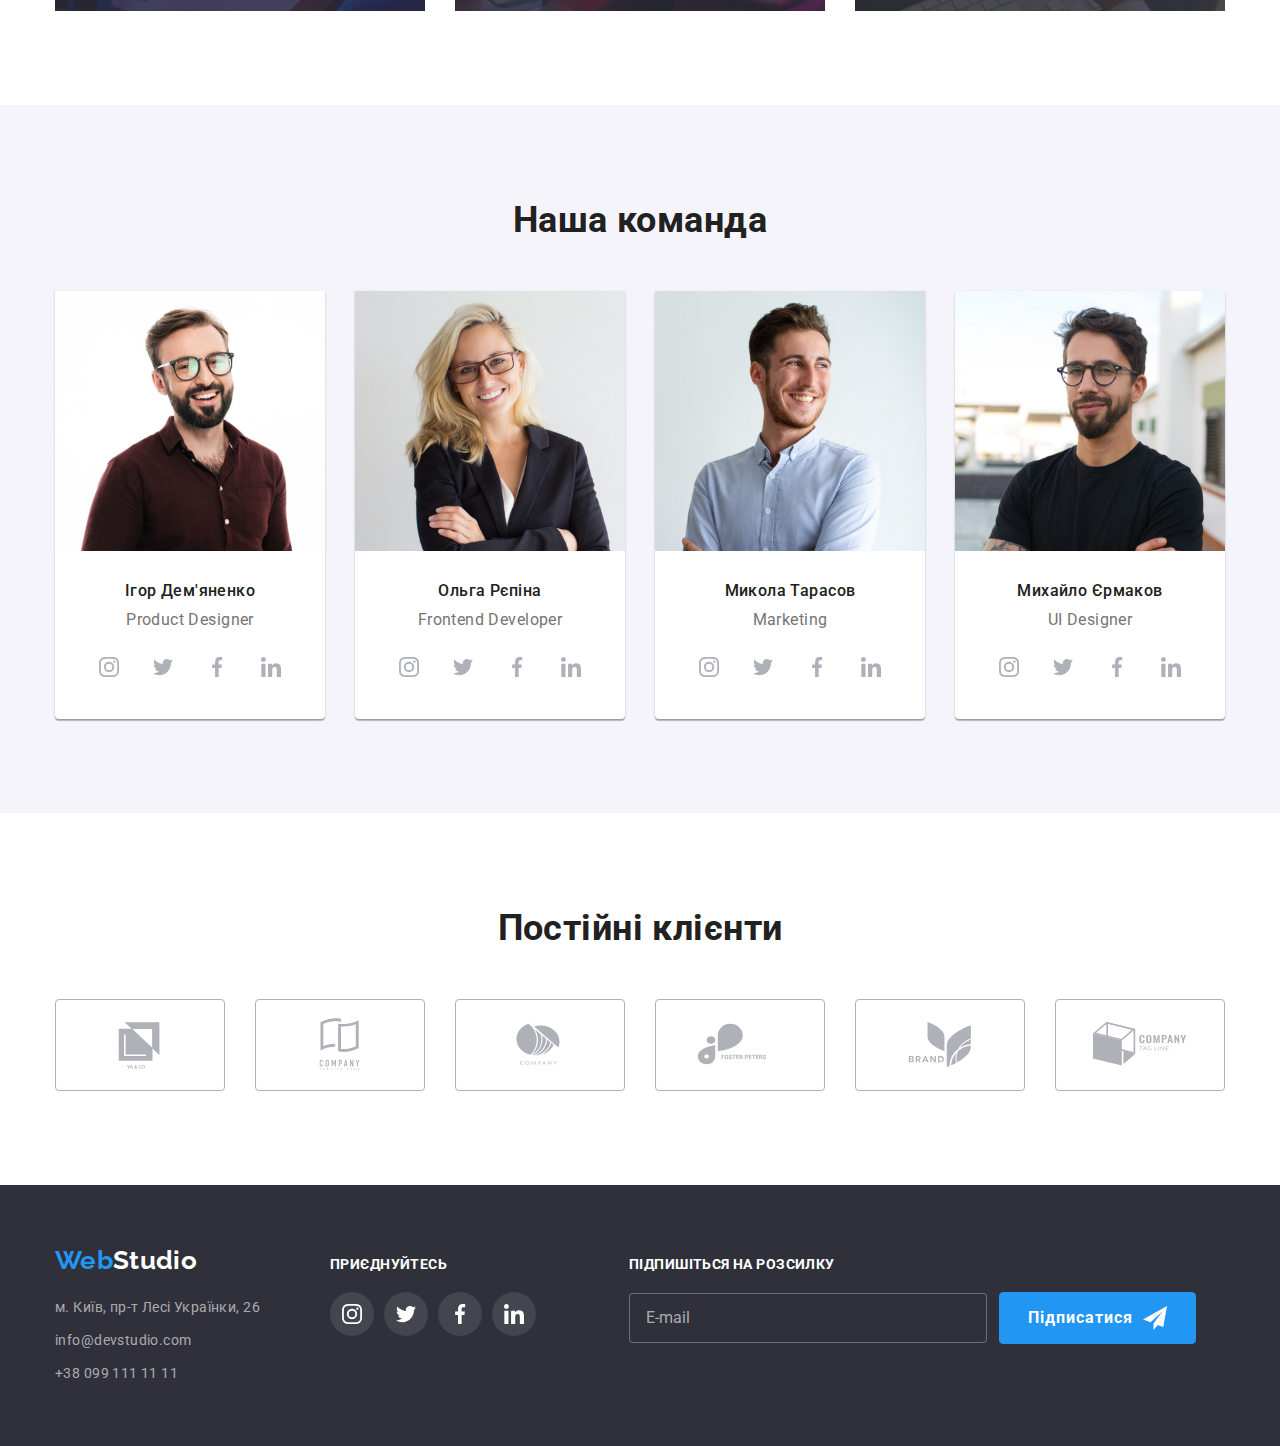
==== commit c9dcc172: "before 1st revision" ====
--- a/index.html
+++ b/index.html
@@ -1,5 +1,5 @@
 <!DOCTYPE html>
-<html lang="ru">
+<html lang="uk-UA">
 	<head>
 		<meta charset="UTF-8" />
 		<meta http-equiv="X-UA-Compatible" content="IE=edge" />
@@ -17,6 +17,7 @@
 		/>
 		<link rel="stylesheet" href="./css/styles.css" />
 	</head>
+
 	<body data-page>
 		<!-- <button class="fxd-button" type="button">
 			<svg width="20" height="20" xmlns="http://www.w3.org/2000/svg" viewBox="0 0 512 512">
@@ -25,10 +26,10 @@
 				/>
 			</svg>
 		</button> -->
-		<script>
+		<!-- <script>
 			const { pageHeaderHeight } = document.querySelector(".header").getBoundingClientRect();
 			document.body.style.paddingTop = `${pageHeaderHeight}px`;
-		</script>
+		</script> -->
 		<div class="backdrop is-hidden" data-modal>
 			<div class="modal">
 				<button class="btn-close-modal" type="button" data-modal-close>
@@ -36,6 +37,58 @@
 						<use href="./images/icons.svg#btn-close-black"></use>
 					</svg>
 				</button>
+				<form class="register-form">
+					<strong class="register-form-title">Залиште свої дані, ми вам зателефонуємо</strong>
+					<div class="register-form-group" role="group">
+						<div class="register-form-wrap">
+							<label class="register-form-label" for="field-name">Ім'я</label>
+							<input class="register-form-input" type="text" name="user-name" id="field-name" />
+							<svg class="register-form-svg" width="18" height="18">
+								<use href="./images/icons.svg#modal-person"></use>
+							</svg>
+						</div>
+						<div class="register-form-wrap">
+							<label class="register-form-label" for="field-phone">Телефон</label>
+							<input class="register-form-input" type="tel" name="user-phone" id="field-phone" />
+							<svg class="register-form-svg" width="18" height="18">
+								<use href="./images/icons.svg#modal-phone"></use>
+							</svg>
+						</div>
+						<div class="register-form-wrap">
+							<label class="register-form-label" for="field-email">Пошта</label>
+							<input class="register-form-input link" type="email" name="user-email" id="field-email" />
+							<svg class="register-form-svg" width="18" height="18">
+								<use href="./images/icons.svg#modal-email"></use>
+							</svg>
+						</div>
+						<div class="register-form-wrap">
+							<label class="register-form-label" for="field-comment">Коментар</label>
+							<textarea
+								class="register-form-textarea"
+								name="user-comment"
+								id="field-comment"
+								placeholder="Введіть текст"
+							></textarea>
+						</div>
+					</div>
+					<!-- <div class="register-form-agreement"> -->
+					<label class="register-form-agreement-label">
+						<input
+							class="register-form-checkbox visually-hidden"
+							type="checkbox"
+							name="user-agreement"
+							value="agreement-checkbox"
+						/>
+						<svg class="register-form-icon" width="16" height="15">
+							<use class="register-form-checked" href="./images/icons.svg#modal-checked"></use>
+							<use class="register-form-unchecked" href="./images/icons.svg#modal-unchecked"></use>
+						</svg>
+						<span class="register-form-agreement-text">Погоджуюся з розсилкою та приймаю&nbsp</span>
+						<a class="register-form-agreement-link" href="">Умови договору</a>
+					</label>
+					<!-- </div> -->
+					<button class="register-submit-btn" type="submit">Надіслати</button>
+				</form>
 			</div>
 		</div>
 		<header class="header">
@@ -50,9 +103,9 @@
 				<!-- main navigation -->
 				<nav class="header-nav">
 					<ul class="nav-list list">
-						<li class="nav-item"><a class="link current" href="./index.html">Студия</a></li>
-						<li class="nav-item"><a class="link" href="./portfolio.html">Портфолио</a></li>
-						<li class="nav-item"><a class="link" href="#contacts">Контакты</a></li>
+						<li class="nav-item"><a class="link current" href="./index.html">Студія</a></li>
+						<li class="nav-item"><a class="link" href="./portfolio.html">Портфоліо</a></li>
+						<li class="nav-item"><a class="link" href="#contacts">Контакти</a></li>
 					</ul>
 				</nav>
 				<!-- contacts -->
@@ -82,17 +135,17 @@
 			<section class="hero">
 				<div class="container">
 					<h1 class="hero-title">
-						Эффективные решения
+						Ефективні рішення
 						<!-- <br /> -->
-						для вашего бизнеса
+						для вашого бізнесу
 					</h1>
-					<button class="hero-btn" type="button" data-modal-open>Заказать услугу</button>
+					<button class="hero-btn" type="button" data-modal-open>Замовити послугу</button>
 				</div>
 			</section>
 			<!-- features -->
 			<section class="section">
 				<div class="container">
-					<h2 class="section-title visually-hidden">Ключевые преимущества</h2>
+					<h2 class="section-title visually-hidden">Ключові переваги</h2>
 					<ul class="features list">
 						<li class="features-item">
 							<div class="icon-wrap">
@@ -101,8 +154,8 @@
 								</svg>
 							</div>
 
-							<h3 class="item-header">Внимание к деталям</h3>
-							<p class="item-text">Идейные соображения, а также начало повседневной работы по формированию позиции.</p>
+							<h3 class="item-header">Увага до дрібниць</h3>
+							<p class="item-text">Ідейні міркування, а також початок щоденної роботи з формування позиції.</p>
 						</li>
 						<li class="features-item">
 							<div class="icon-wrap">
@@ -111,10 +164,8 @@
 								</svg>
 							</div>
 
-							<h3 class="item-header">Пунктуальность</h3>
-							<p class="item-text">
-								Задача организации, в особенности же рамки и место обучения кадров влечет за собой.
-							</p>
+							<h3 class="item-header">Пунктуальність</h3>
+							<p class="item-text">Завдання організації, особливо рамки і місце навчання кадрів тягне у себе.</p>
 						</li>
 						<li class="features-item">
 							<div class="icon-wrap">
@@ -123,10 +174,8 @@
 								</svg>
 							</div>
 
-							<h3 class="item-header">Планирование</h3>
-							<p class="item-text">
-								Равным образом консультация с широким активом в значительной степени обуславливает.
-							</p>
+							<h3 class="item-header">Планування</h3>
+							<p class="item-text">Так само консультація з широким активом значною мірою зумовлює.</p>
 						</li>
 						<li class="features-item">
 							<div class="icon-wrap">
@@ -135,8 +184,8 @@
 								</svg>
 							</div>
 
-							<h3 class="item-header">Современные технологии</h3>
-							<p class="item-text">Значимость этих проблем настолько очевидна, что реализация плановых заданий.</p>
+							<h3 class="item-header">Сучасні технології</h3>
+							<p class="item-text">Значимість цих проблем настільки очевидна, що реалізація планових завдань.</p>
 						</li>
 					</ul>
 				</div>
@@ -144,19 +193,19 @@
 			<!-- works -->
 			<section class="section padding-dif">
 				<div class="container">
-					<h2 class="section-title centered">Чем мы занимаемся</h2>
+					<h2 class="section-title centered">Чим ми займаємося</h2>
 					<ul class="works list">
 						<li class="works-item">
 							<img class="image" src="./images/example1.jpg" width="370" height="294" alt="Пример 1 наших работ" />
-							<p class="works-description">Десктопные приложения</p>
+							<p class="works-description">Десктопні програми</p>
 						</li>
 						<li class="works-item">
 							<img class="image" src="./images/example2.jpg" width="370" height="294" alt="Пример 2 наших работ" />
-							<p class="works-description">Мобильные приложения</p>
+							<p class="works-description">Мобільні додатки</p>
 						</li>
 						<li class="works-item">
 							<img class="image" src="./images/example3.jpg" width="370" height="294" alt="Пример 3 наших работ" />
-							<p class="works-description">Дизайнерские решения</p>
+							<p class="works-description">Дизайнерські рішення</p>
 						</li>
 					</ul>
 				</div>
@@ -170,7 +219,7 @@
 						<li class="team-item">
 							<img class="item-image" src="./images/member1.jpg" width="270" height="260" alt="Член команды 1" />
 							<div class="item-textpart">
-								<h3 class="item-header">Игорь Демьяненко</h3>
+								<h3 class="item-header">Ігор Дем'яненко</h3>
 								<p class="item-text">Product Designer</p>
 								<ul class="socials list">
 									<li class="socials-item">
@@ -232,7 +281,7 @@
 						<li class="team-item">
 							<img class="item-image" src="./images/member2.jpg" width="270" height="260" alt="Член команды 2" />
 							<div class="item-textpart">
-								<h3 class="item-header">Ольга Репина</h3>
+								<h3 class="item-header">Ольга Рєпіна</h3>
 								<p class="item-text">Frontend Developer</p>
 								<ul class="socials list">
 									<li class="socials-item">
@@ -294,7 +343,7 @@
 						<li class="team-item">
 							<img class="item-image" src="./images/member3.jpg" width="270" height="260" alt="Член команды 3" />
 							<div class="item-textpart">
-								<h3 class="item-header">Николай Тарасов</h3>
+								<h3 class="item-header">Микола Тарасов</h3>
 								<p class="item-text">Marketing</p>
 								<ul class="socials list">
 									<li class="socials-item">
@@ -356,7 +405,7 @@
 						<li class="team-item">
 							<img class="item-image" src="./images/member4.jpg" width="270" height="260" alt="Член команды 4" />
 							<div class="item-textpart">
-								<h3 class="item-header">Михаил Ермаков</h3>
+								<h3 class="item-header">Михайло Єрмаков</h3>
 								<p class="item-text">UI Designer</p>
 								<ul class="socials list">
 									<li class="socials-item">
@@ -419,7 +468,7 @@
 			</section>
 			<section class="section">
 				<div class="container">
-					<h2 class="section-title centered">Постоянные клиенты</h2>
+					<h2 class="section-title centered">Постійні клієнти</h2>
 					<ul class="clients list">
 						<li class="clients-item">
 							<a class="clients-link link" href="" target="_blank" rel="noopener noreferrer" aria-label="компания 1">
@@ -486,7 +535,7 @@
 									target="_blank"
 									rel="noreferrer noopener"
 								>
-									г. Киев, пр-т Леси Украинки, 26
+									м. Київ, пр-т Лесі Українки, 26
 								</a>
 							</li>
 							<li class="address-item">
@@ -499,7 +548,7 @@
 					</address>
 				</div>
 				<div class="footer-socials">
-					<p class="footer-socials-header">Присоединяйтесь</p>
+					<p class="footer-socials-header">Приєднуйтесь</p>
 					<ul class="socials list">
 						<li class="socials-item">
 							<a
@@ -555,6 +604,21 @@
 						</li>
 					</ul>
 				</div>
+				<form class="footer-subscribe">
+					<h2 class="footer-subscribe-header">Підпишіться на розсилку</h2>
+					<div class="footer-subscribe-wrap">
+						<label class="footer-subscribe-label" for="signup">
+							<input class="footer-subscribe-input" type="email" id="signup" required placeholder="E-mail" />
+						</label>
+
+						<button class="footer-submit-btn" type="submit">
+							Підписатися
+							<svg class="submit-icon" width="24" height="24">
+								<use href="./images/icons.svg#footer-send"></use>
+							</svg>
+						</button>
+					</div>
+				</form>
 			</div>
 		</footer>
 		<script src="./js/modal.js"></script>
--- a/css/styles.css
+++ b/css/styles.css
@@ -99,11 +99,12 @@
 }
 .header {
 	border-bottom: 1px solid var(--border-line-color);
-	/* position: fixed;
-	top: -1;
+
+	position: fixed;
+	top: -1px;
 	width: 100%;
 	z-index: 1000;
-	background-color: #ffffff; */
+	background-color: #ffffff;
 }
 .main-nav {
 	display: flex;
@@ -440,6 +441,9 @@
 }
 .footer-address {
 	margin-right: 70px;
+}
+.footer-socials {
+	margin-right: 93px;
 }
 .footer-socials-header {
 	text-transform: uppercase;
@@ -670,7 +674,9 @@
 	position: fixed;
 }
 
-/* backdrop */
+/* 			  */
+/*  backdrop */
+/* 			 */
 .backdrop {
 	position: fixed;
 	top: 0;
@@ -701,10 +707,8 @@
 
 	z-index: 20;
 
-	min-width: 530px;
-	min-height: 580px;
-
-	padding: 15px;
+	width: 530px;
+
 	border-radius: 4px;
 
 	opacity: 1;
@@ -717,27 +721,319 @@
 	transform: translate(-50%, -50%) scale(0.3);
 }
 .btn-close-modal {
-	position: relative;
-	bottom: 100%;
-	left: 100%;
-	transform: translate(-50%, -50%);
-
-	display: flex;
-	align-items: center;
-	justify-content: center;
-
-	margin-top: calc(func(transform)+8px);
-	margin-left: calc(-1 * (func(transform)+8px));
-
-	cursor: pointer;
 	width: 30px;
 	height: 30px;
 	padding: 6px;
 	border-radius: 50%;
 
+	position: relative;
+
+	bottom: 100%;
+	left: 100%;
+	transform: translate(-100%, 0%);
+	cursor: pointer;
+
+	display: flex;
+	align-items: center;
+	justify-content: center;
+
+	margin-top: calc(func(transform)+8px);
+	margin-left: calc(-1 * (func(transform)+8px));
+
 	border: 1px solid rgba(0, 0, 0, 0.1);
 	background-color: transparent;
 }
 .btn-close-black {
 	fill: #000000;
 }
+
+/* 				*/
+/*	user form	*/
+/*				*/
+.register-form {
+	display: flex;
+	flex-direction: column;
+	/* justify-content: center; */
+	align-items: center;
+
+	padding: 40px;
+	padding-top: 0;
+}
+.register-form-title {
+	display: block;
+	margin-bottom: 12px;
+
+	font-weight: 700;
+	font-size: 20px;
+	line-height: 1.17;
+
+	color: var(--secondary-header-color);
+}
+.register-form-group {
+	display: flex;
+	flex-direction: column;
+	/* align-items: center; */
+	gap: 10px;
+
+	width: 100%;
+
+	margin-bottom: 20px;
+}
+.register-form-wrap {
+	display: flex;
+	flex-direction: column;
+	gap: 4px;
+
+	/* min-width: 448px; */
+	width: 100%;
+	position: relative;
+	top: 0;
+	left: 0;
+
+	font-size: 12px;
+	line-height: 1.17;
+	letter-spacing: 0.01em;
+}
+.register-form-input,
+.register-form-textarea {
+	border-radius: 4px;
+	padding: 12px 15px;
+
+	border: 1px solid rgba(33, 33, 33, 0.2);
+	transition: border-color var(--animation);
+}
+.register-form-input {
+	height: 40px;
+	padding-left: 40px;
+}
+.register-form-svg {
+	position: absolute;
+	top: 0;
+	left: 0;
+
+	margin-left: 12px;
+	margin-top: 28px;
+	pointer-events: none;
+
+	fill: var(--secondary-header-color);
+	transition: fill var(--animation);
+}
+.register-form-label:focus-within .register-form-input {
+	border-color: var(--accent-color);
+}
+
+.register-form-wrap:focus-within .register-form-svg {
+	fill: var(--accent-color);
+}
+.register-form-input.link {
+	text-decoration: underline;
+	color: var(--accent-color);
+}
+.register-form-textarea {
+	height: 120px;
+
+	resize: none;
+
+	font-size: 12px;
+	line-height: 1.17;
+	letter-spacing: 0.01em;
+}
+.register-form-textarea::placeholder {
+	font-size: 12px;
+	line-height: 1.17;
+	letter-spacing: 0.01em;
+
+	color: rgba(117, 117, 117, 0.5);
+}
+.register-form-input:hover,
+.register-form-input:focus,
+.register-form-textarea:hover,
+.register-form-textarea:focus {
+	cursor: pointer;
+}
+.register-form-input:focus-visible,
+.register-form-textarea:focus-visible {
+	outline: transparent;
+	border: 1px solid var(--accent-color);
+}
+
+.register-form-agreement-label {
+	display: flex;
+	align-items: center;
+	margin-bottom: 30px;
+}
+.register-form-agreement {
+	line-height: calc(24 / 14);
+}
+.register-form-agreement-link {
+	user-select: none;
+	color: var(--accent-color);
+	text-underline-position: under;
+}
+.register-form-agreement-link:hover,
+.register-form-agreement-link:focus {
+	cursor: pointer;
+}
+.register-form-agreement-text {
+	margin-left: 8px;
+	user-select: none;
+}
+.register-form-unchecked {
+	/* fill: #212121; */
+	pointer-events: none;
+}
+.register-form-checked {
+	pointer-events: none;
+
+	opacity: 0;
+	transition: opacity var(--animation);
+}
+.register-form-unchecked {
+	opacity: 1;
+	transition: opacity var(--animation);
+}
+.register-form-checkbox:checked + .register-form-icon .register-form-unchecked {
+	opacity: 0;
+	/* transition: opacity var(--animation); */
+}
+.register-form-checkbox:checked + .register-form-icon .register-form-checked {
+	opacity: 1;
+}
+
+.register-submit-btn {
+	display: inline-block;
+	/* max-width: 200px; */
+	border-radius: 4px;
+	border: 1px;
+
+	padding: 10px 52px;
+
+	color: var(--main-header-color);
+	background-color: var(--accent-color);
+	box-shadow: 0px 4px 4px rgba(0, 0, 0, 0);
+
+	font-weight: 700;
+	font-size: 16px;
+	line-height: calc(30 / 16);
+	letter-spacing: 0.06em;
+	transition: background-color var(--animation), box-shadow var(--animation);
+}
+
+.register-submit-btn:hover,
+.register-submit-btn:focus {
+	background-color: var(--btn-hover-color);
+	box-shadow: 0px 4px 4px rgba(0, 0, 0, 0.15);
+
+	cursor: pointer;
+}
+
+/* 				*/
+/*	 form	*/
+/*				*/
+.footer-subscribe {
+	display: flex;
+	flex-direction: column;
+	justify-content: center;
+	align-items: flex-start;
+}
+.footer-subscribe-header {
+	margin-bottom: 20px;
+
+	text-transform: uppercase;
+
+	font-weight: 700;
+	font-size: 14px;
+	line-height: calc(16 / 14);
+	letter-spacing: 0.03em;
+
+	color: var(--main-header-color);
+}
+.footer-subscribe-wrap {
+	display: flex;
+	/* justify-content: center; */
+	align-items: center;
+	gap: 12px;
+}
+.footer-subscribe-input {
+	min-width: 358px;
+	min-height: 50px;
+	color: rgba(255, 255, 255, 0.6);
+	background-color: var(--hero-bcg-color);
+	border: 1px solid rgba(255, 255, 255, 0.3);
+	border-radius: 4px;
+
+	padding-left: 16px;
+	padding-right: 16px;
+
+	box-shadow: 0px 4px 4px rgba(0, 0, 0, 0);
+	transition: box-shadow var(--animation);
+}
+.footer-subscribe-input::placeholder {
+	font-size: 16px;
+	line-height: calc(20 / 16);
+
+	color: rgba(255, 255, 255, 0.6);
+}
+.footer-subscribe-input:focus-visible {
+	box-shadow: 0px 4px 4px rgba(0, 0, 0, 0.15);
+	outline: none;
+}
+/* .footer-submit-btn {
+	position: relative;
+
+	width: 200px;
+	height: 50px;
+	padding-right: 28px;
+	border-radius: 4px;
+	
+	font-family: "Roboto";
+	font-weight: 700;
+	font-size: 16px;
+	line-height: calc(30 / 16);
+	letter-spacing: 0.06em;
+
+	border: 1px solid var(--accent-color);
+	color: var(--main-header-color);
+	background-color: var(--accent-color);
+} */
+/* .submit-icon {
+	position: absolute;
+	pointer-events: none;
+	top: 0;
+	left: 100%;
+	transform: translate(-100%, 0);
+	fill: var(--main-header-color);
+
+	margin-top: 13px;
+	margin-left: calc(-1 * (func(transform)+28px));
+} */
+
+.footer-submit-btn {
+	display: inline-flex;
+	justify-content: center;
+	align-items: center;
+	gap: 10px;
+
+	padding: 10px 28px;
+	border-radius: 4px;
+	border: 1px solid var(--accent-color);
+
+	font-weight: 700;
+	font-size: 16px;
+	line-height: calc(30 / 16);
+	letter-spacing: 0.06em;
+
+	color: var(--main-header-color);
+	background-color: var(--accent-color);
+	box-shadow: 0px 4px 4px rgba(0, 0, 0, 0);
+
+	transition: box-shadow var(--animation);
+}
+.submit-icon {
+	fill: var(--main-header-color);
+}
+.footer-submit-btn:hover,
+.footer-submit-btn:focus {
+	box-shadow: 0px 4px 4px rgba(0, 0, 0, 0.15);
+	cursor: pointer;
+}
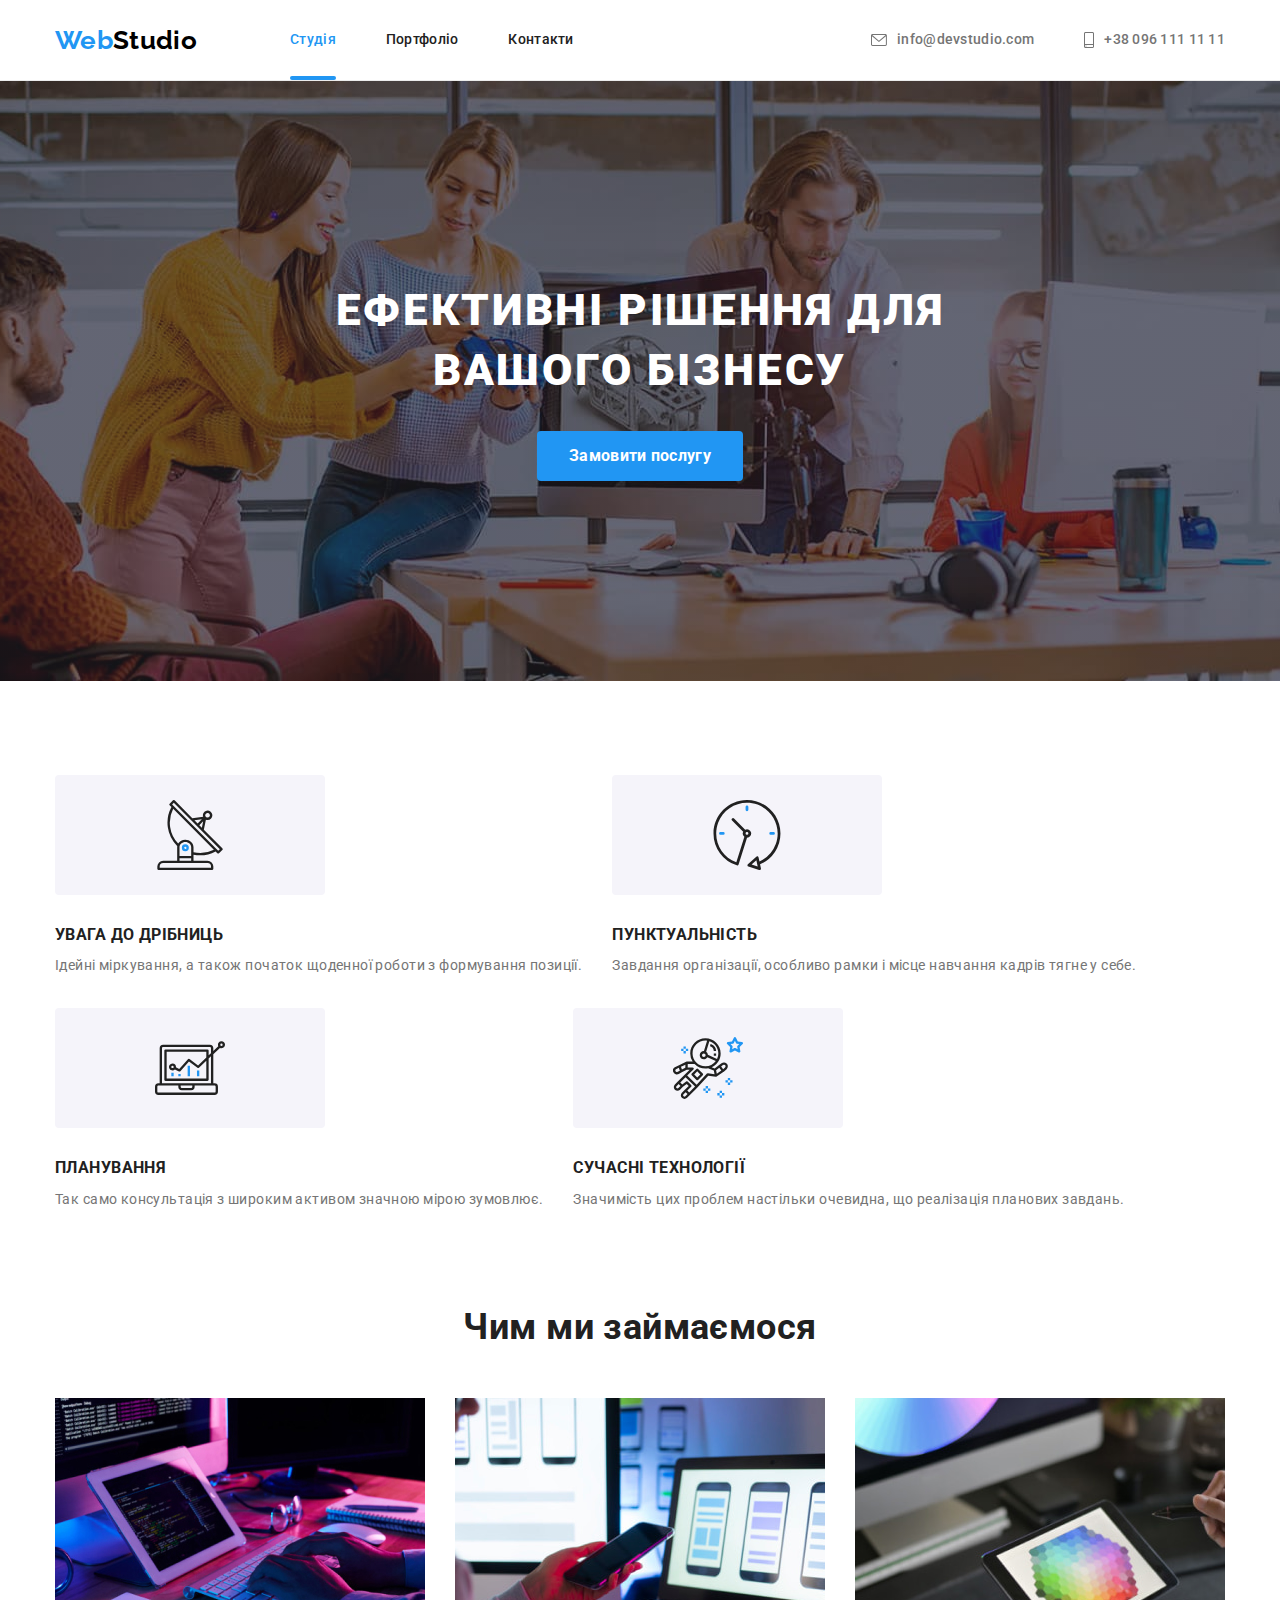
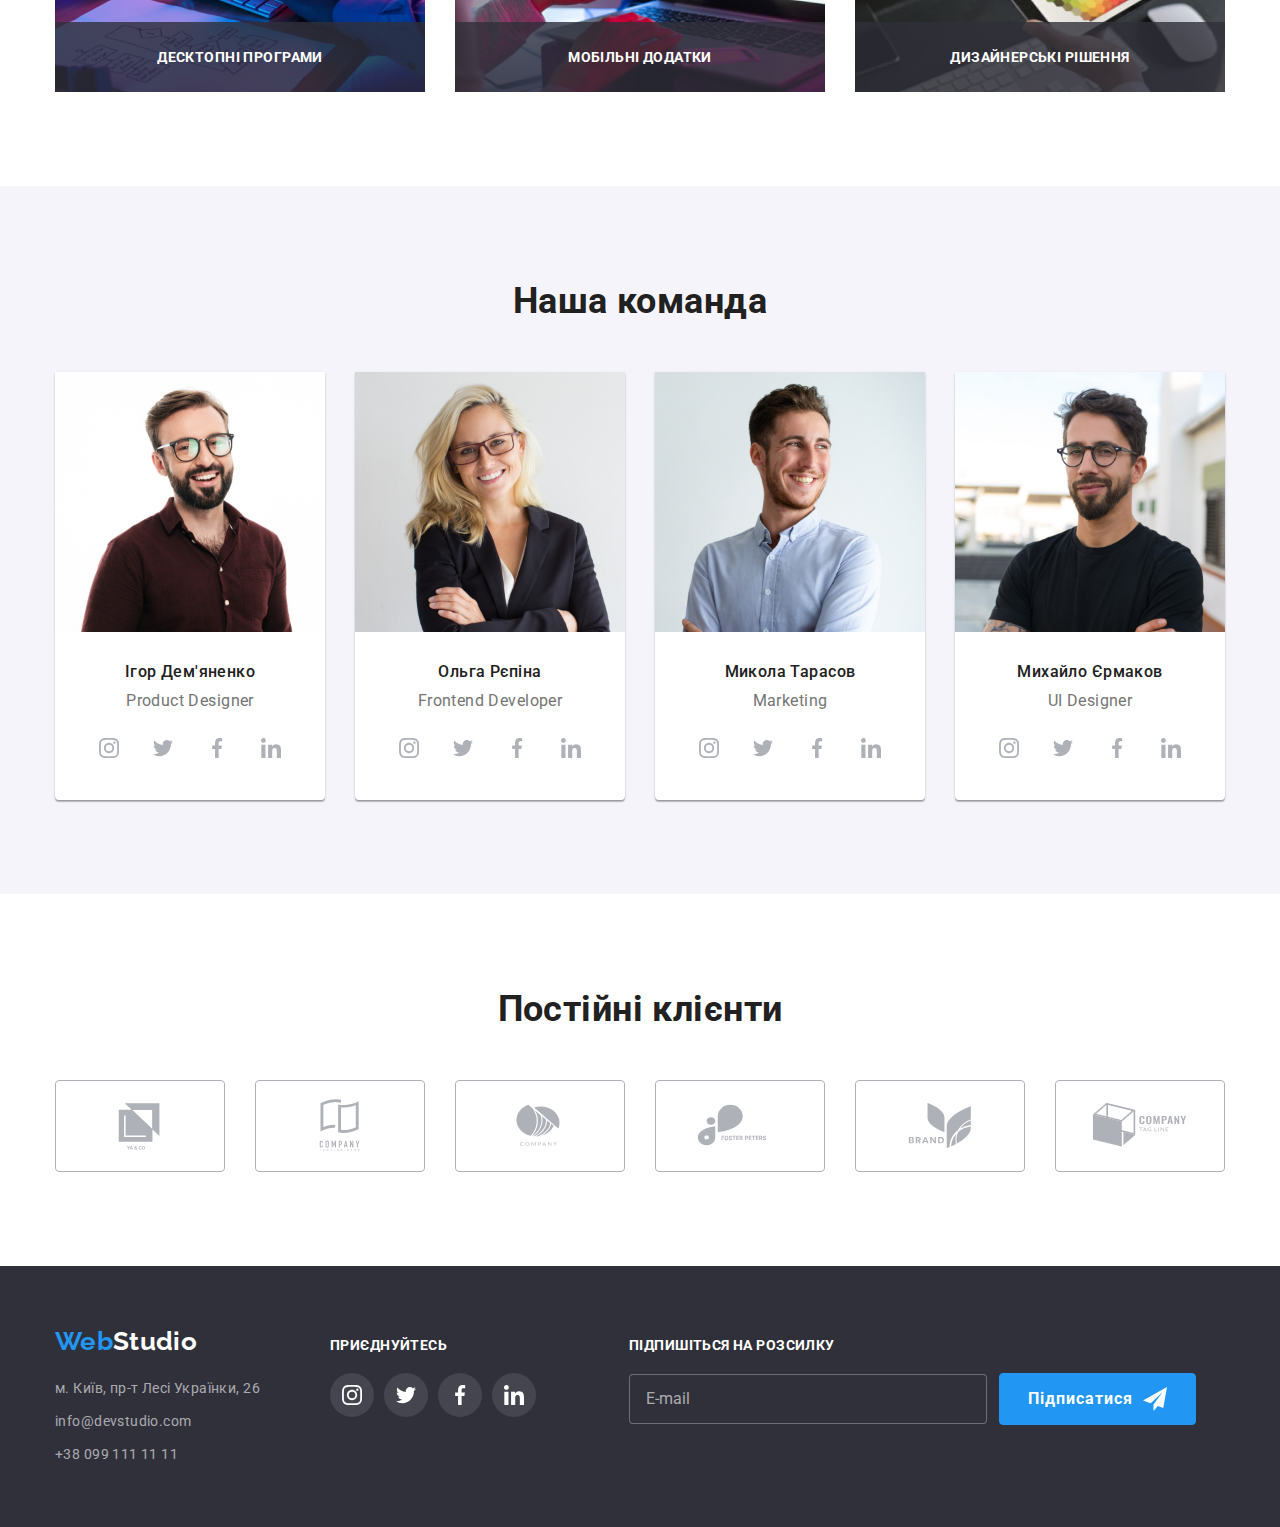
==== commit 3830a886: "before 1st revision v2.0" ====
--- a/index.html
+++ b/index.html
@@ -83,7 +83,7 @@
 							<use class="register-form-checked" href="./images/icons.svg#modal-checked"></use>
 							<use class="register-form-unchecked" href="./images/icons.svg#modal-unchecked"></use>
 						</svg>
-						<span class="register-form-agreement-text">Погоджуюся з розсилкою та приймаю&nbsp</span>
+						<span class="register-form-agreement-text">Погоджуюся з розсилкою та приймаю &nbsp</span>
 						<a class="register-form-agreement-link" href="">Умови договору</a>
 					</label>
 					<!-- </div> -->
--- a/css/styles.css
+++ b/css/styles.css
@@ -100,11 +100,11 @@
 .header {
 	border-bottom: 1px solid var(--border-line-color);
 
-	position: fixed;
+	/* position: fixed;
 	top: -1px;
 	width: 100%;
 	z-index: 1000;
-	background-color: #ffffff;
+	background-color: #ffffff; */
 }
 .main-nav {
 	display: flex;
@@ -821,8 +821,13 @@
 .register-form-label:focus-within .register-form-input {
 	border-color: var(--accent-color);
 }
-
-.register-form-wrap:focus-within .register-form-svg {
+.register-form-input:hover,
+.register-form-textarea:hover {
+	border-color: var(--accent-color);
+}
+
+.register-form-wrap:focus-within .register-form-svg,
+.register-form-wrap:hover .register-form-svg {
 	fill: var(--accent-color);
 }
 .register-form-input.link {
@@ -879,9 +884,17 @@
 	user-select: none;
 }
 .register-form-unchecked {
-	/* fill: #212121; */
 	pointer-events: none;
 }
+.register-form-agreement-label .register-form-unchecked {
+	fill: #212121;
+	transition: fill var(--animation);
+}
+.register-form-agreement-label:hover .register-form-unchecked,
+.register-form-checkbox:focus + .register-form-icon .register-form-unchecked {
+	fill: var(--accent-color);
+}
+
 .register-form-checked {
 	pointer-events: none;
 
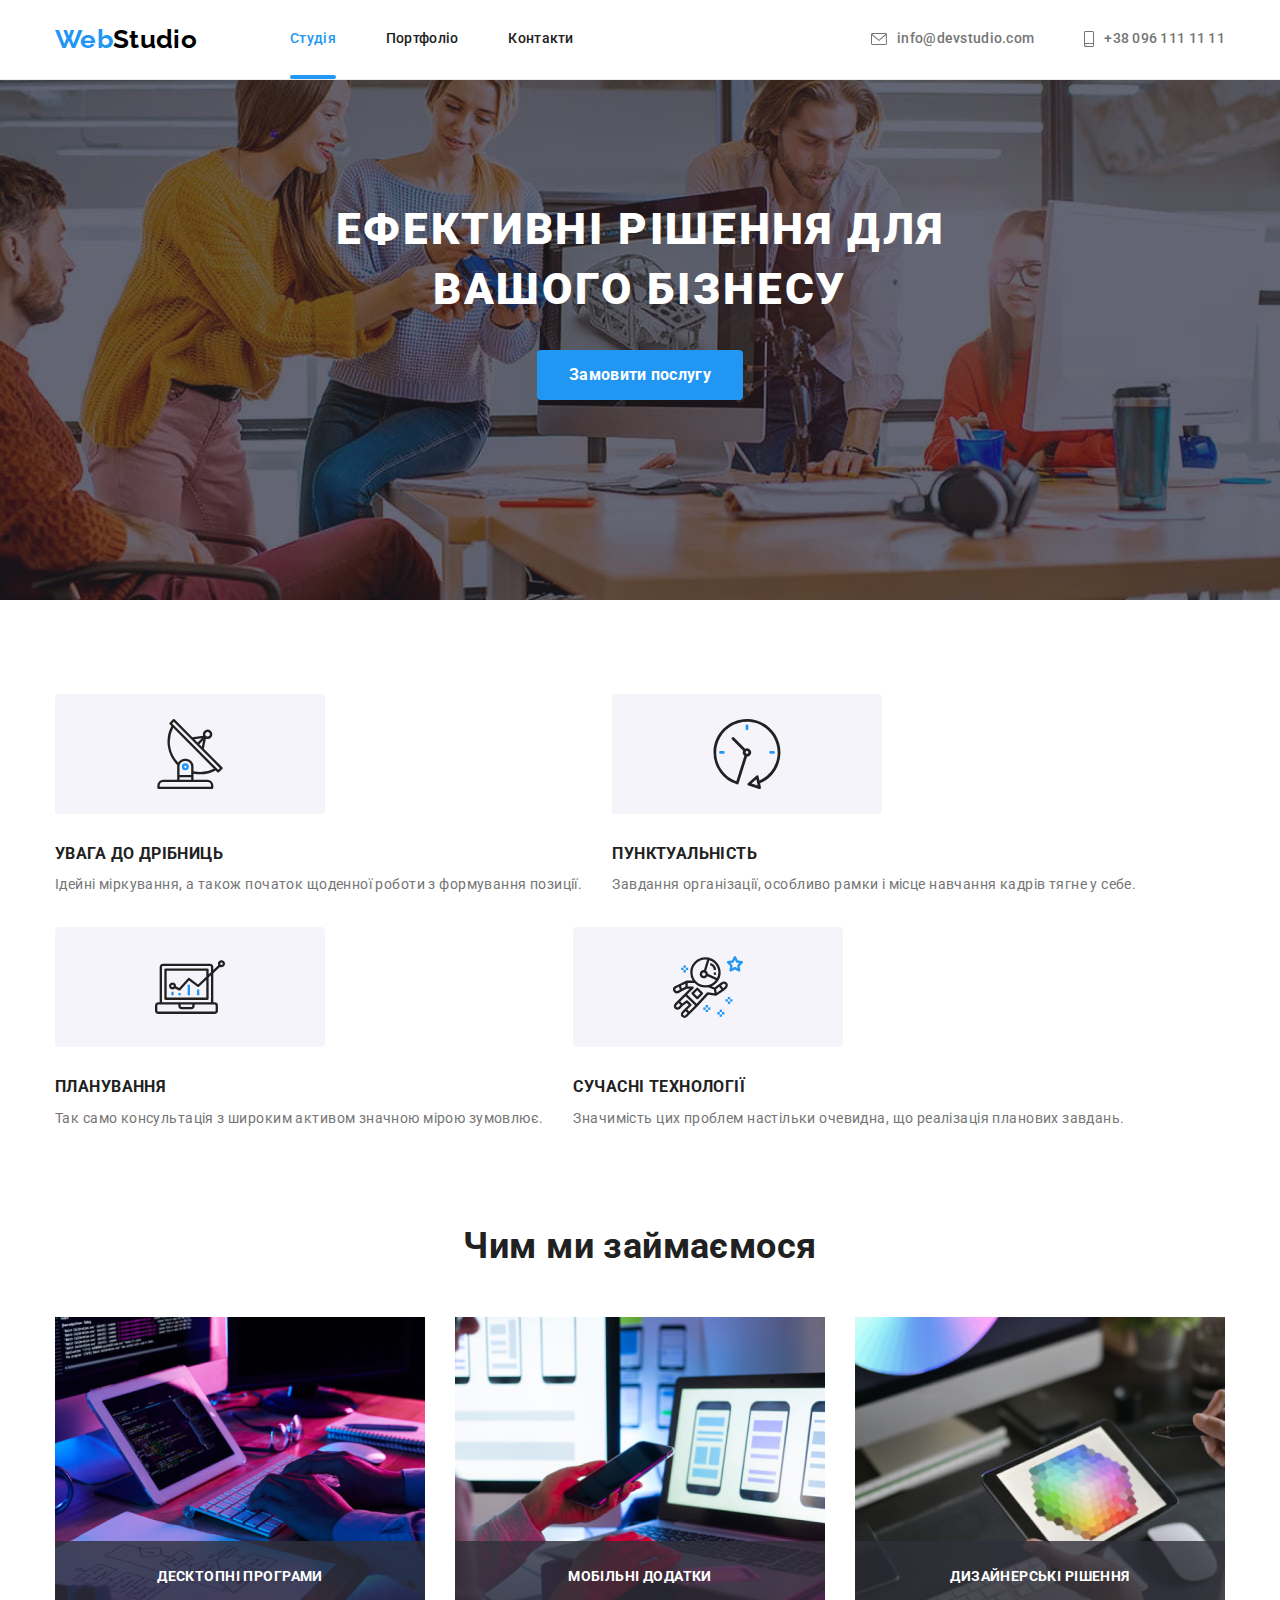
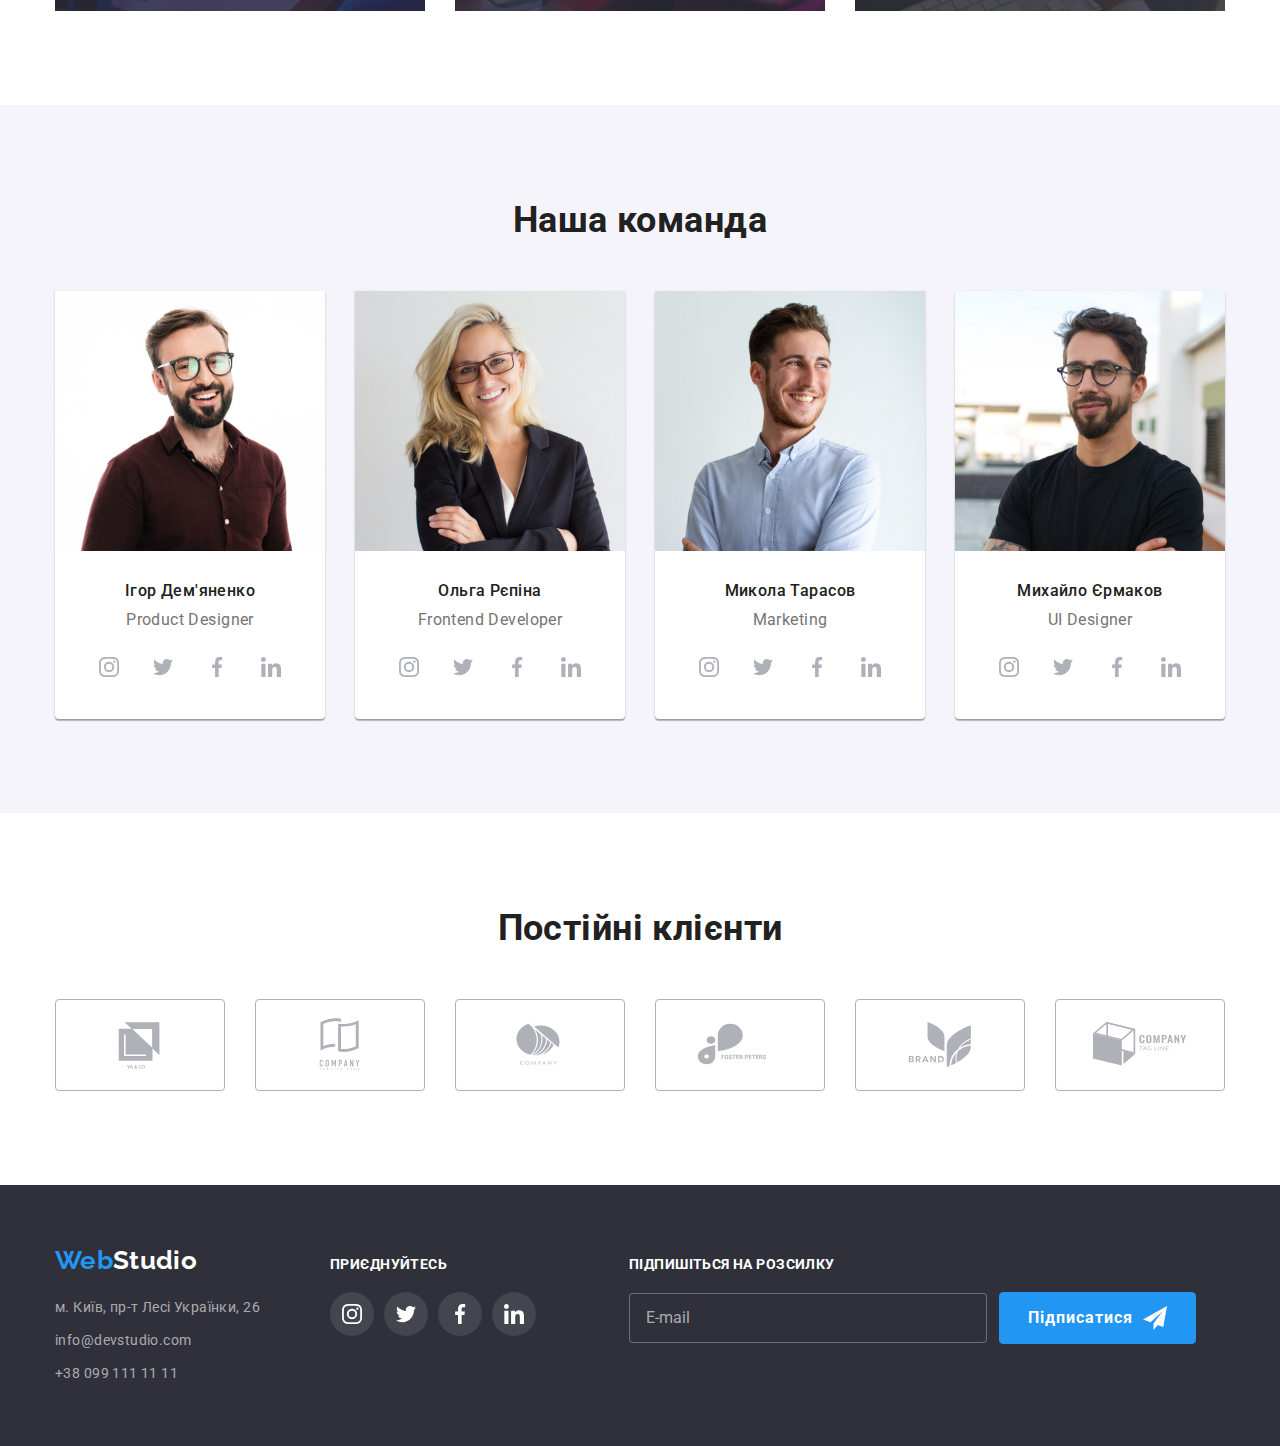
==== commit 9cf11af7: "before 1st revision fixed header behind the modal" ====
--- a/index.html
+++ b/index.html
@@ -19,17 +19,6 @@
 	</head>
 
 	<body data-page>
-		<!-- <button class="fxd-button" type="button">
-			<svg width="20" height="20" xmlns="http://www.w3.org/2000/svg" viewBox="0 0 512 512">
-				<path
-					d="M256 0C114.6 0 0 114.6 0 256c0 141.4 114.6 256 256 256s256-114.6 256-256C512 114.6 397.4 0 256 0zM382.6 254.6c-12.5 12.5-32.75 12.5-45.25 0L288 205.3V384c0 17.69-14.33 32-32 32s-32-14.31-32-32V205.3L174.6 254.6c-12.5 12.5-32.75 12.5-45.25 0s-12.5-32.75 0-45.25l103.1-103.1C241.3 97.4 251.1 96 256 96c4.881 0 14.65 1.391 22.65 9.398l103.1 103.1C395.1 221.9 395.1 242.1 382.6 254.6z"
-				/>
-			</svg>
-		</button> -->
-		<!-- <script>
-			const { pageHeaderHeight } = document.querySelector(".header").getBoundingClientRect();
-			document.body.style.paddingTop = `${pageHeaderHeight}px`;
-		</script> -->
 		<div class="backdrop is-hidden" data-modal>
 			<div class="modal">
 				<button class="btn-close-modal" type="button" data-modal-close>
@@ -621,6 +610,17 @@
 				</form>
 			</div>
 		</footer>
+		<!-- <button class="fxd-button" type="button">
+			<svg width="20" height="20" xmlns="http://www.w3.org/2000/svg" viewBox="0 0 512 512">
+				<path
+					d="M256 0C114.6 0 0 114.6 0 256c0 141.4 114.6 256 256 256s256-114.6 256-256C512 114.6 397.4 0 256 0zM382.6 254.6c-12.5 12.5-32.75 12.5-45.25 0L288 205.3V384c0 17.69-14.33 32-32 32s-32-14.31-32-32V205.3L174.6 254.6c-12.5 12.5-32.75 12.5-45.25 0s-12.5-32.75 0-45.25l103.1-103.1C241.3 97.4 251.1 96 256 96c4.881 0 14.65 1.391 22.65 9.398l103.1 103.1C395.1 221.9 395.1 242.1 382.6 254.6z"
+				/>
+			</svg>
+		</button> -->
+		<script>
+			const { pageHeaderHeight } = document.querySelector(".header").getBoundingClientRect();
+			document.body.style.paddingTop = `${pageHeaderHeight}px`;
+		</script>
 		<script src="./js/modal.js"></script>
 	</body>
 </html>
--- a/css/styles.css
+++ b/css/styles.css
@@ -100,11 +100,11 @@
 .header {
 	border-bottom: 1px solid var(--border-line-color);
 
-	/* position: fixed;
+	position: fixed;
 	top: -1px;
 	width: 100%;
-	z-index: 1000;
-	background-color: #ffffff; */
+	z-index: 100;
+	background-color: #ffffff;
 }
 .main-nav {
 	display: flex;
@@ -684,7 +684,7 @@
 	background-color: rgba(0, 0, 0, 0.2);
 	width: 100%;
 	height: 100%;
-	z-index: 10;
+	z-index: 150;
 
 	opacity: 1;
 	/* for additive technologies to read */
@@ -705,7 +705,7 @@
 	left: 50%;
 	transform: translate(-50%, -50%) scale(1);
 
-	z-index: 20;
+	z-index: 200;
 
 	width: 530px;
 
@@ -818,14 +818,11 @@
 	fill: var(--secondary-header-color);
 	transition: fill var(--animation);
 }
-.register-form-label:focus-within .register-form-input {
-	border-color: var(--accent-color);
-}
+.register-form-label:focus-within .register-form-input,
 .register-form-input:hover,
 .register-form-textarea:hover {
 	border-color: var(--accent-color);
 }
-
 .register-form-wrap:focus-within .register-form-svg,
 .register-form-wrap:hover .register-form-svg {
 	fill: var(--accent-color);
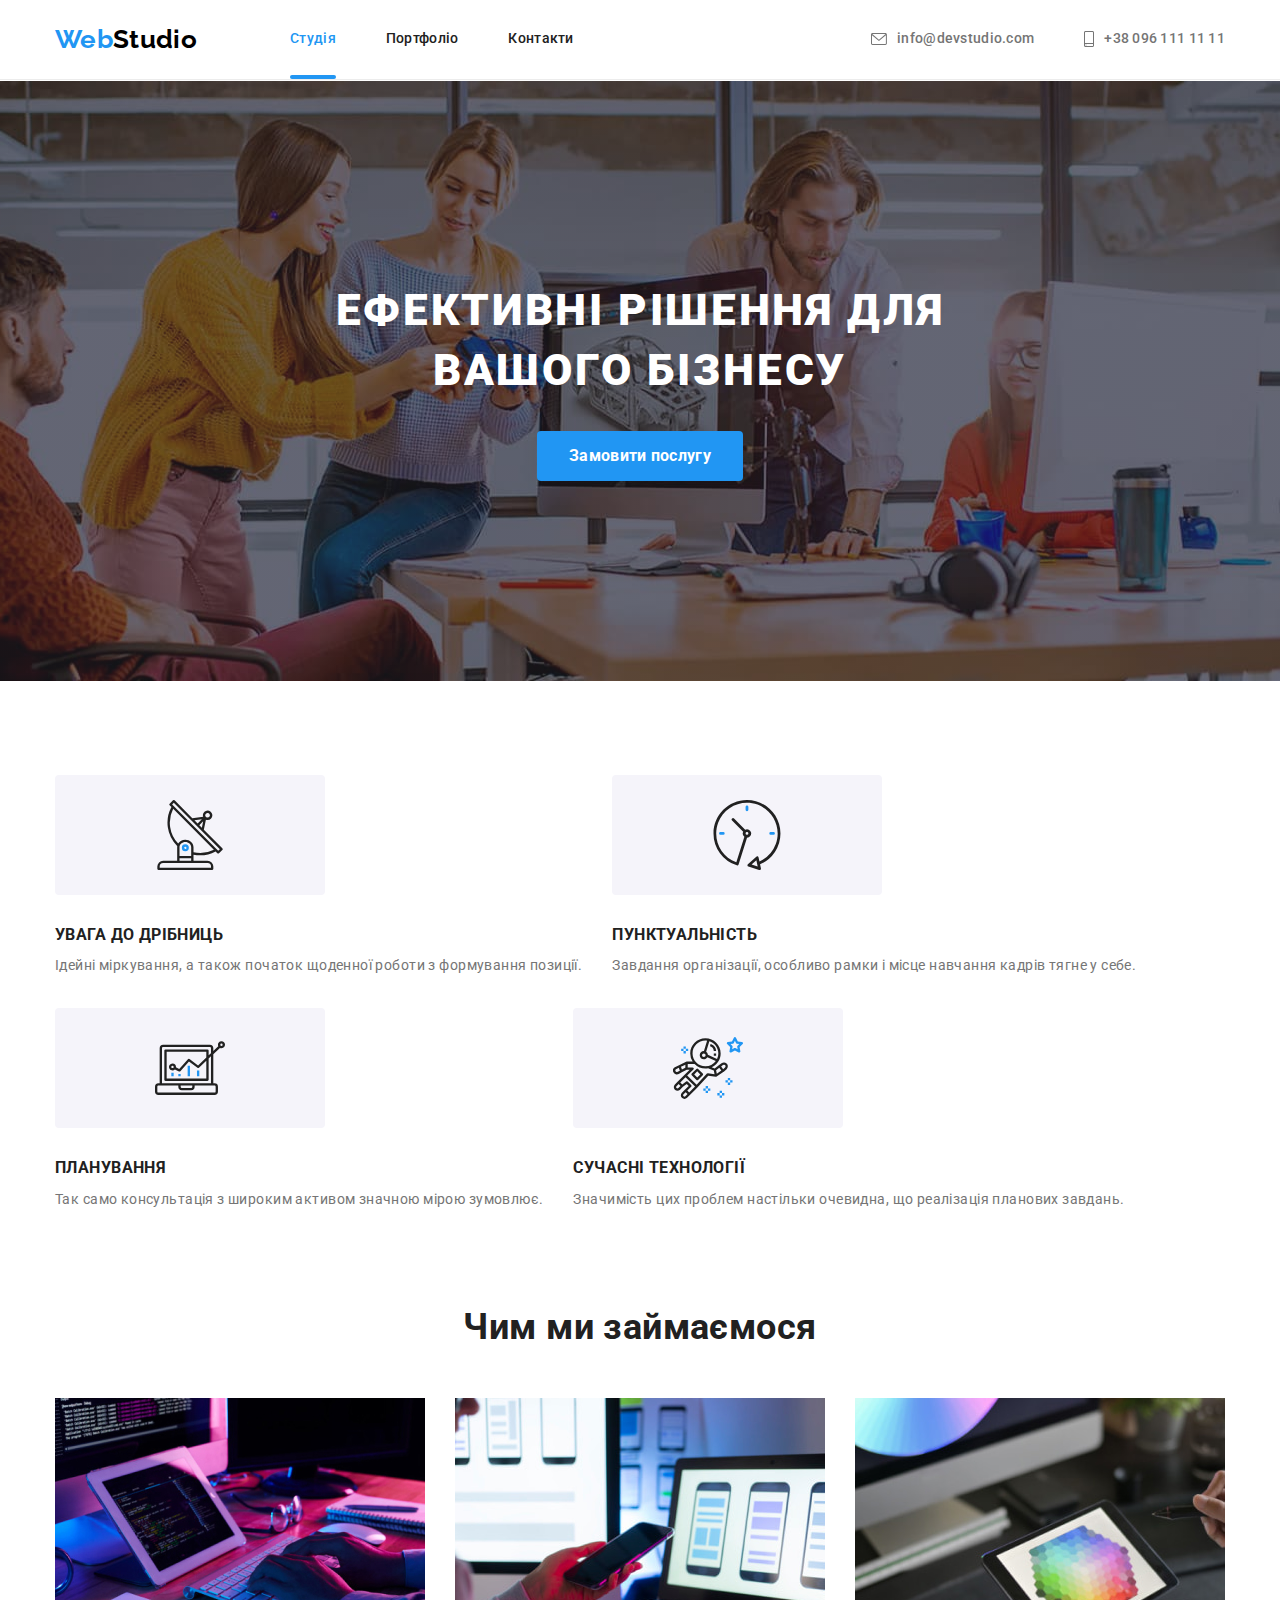
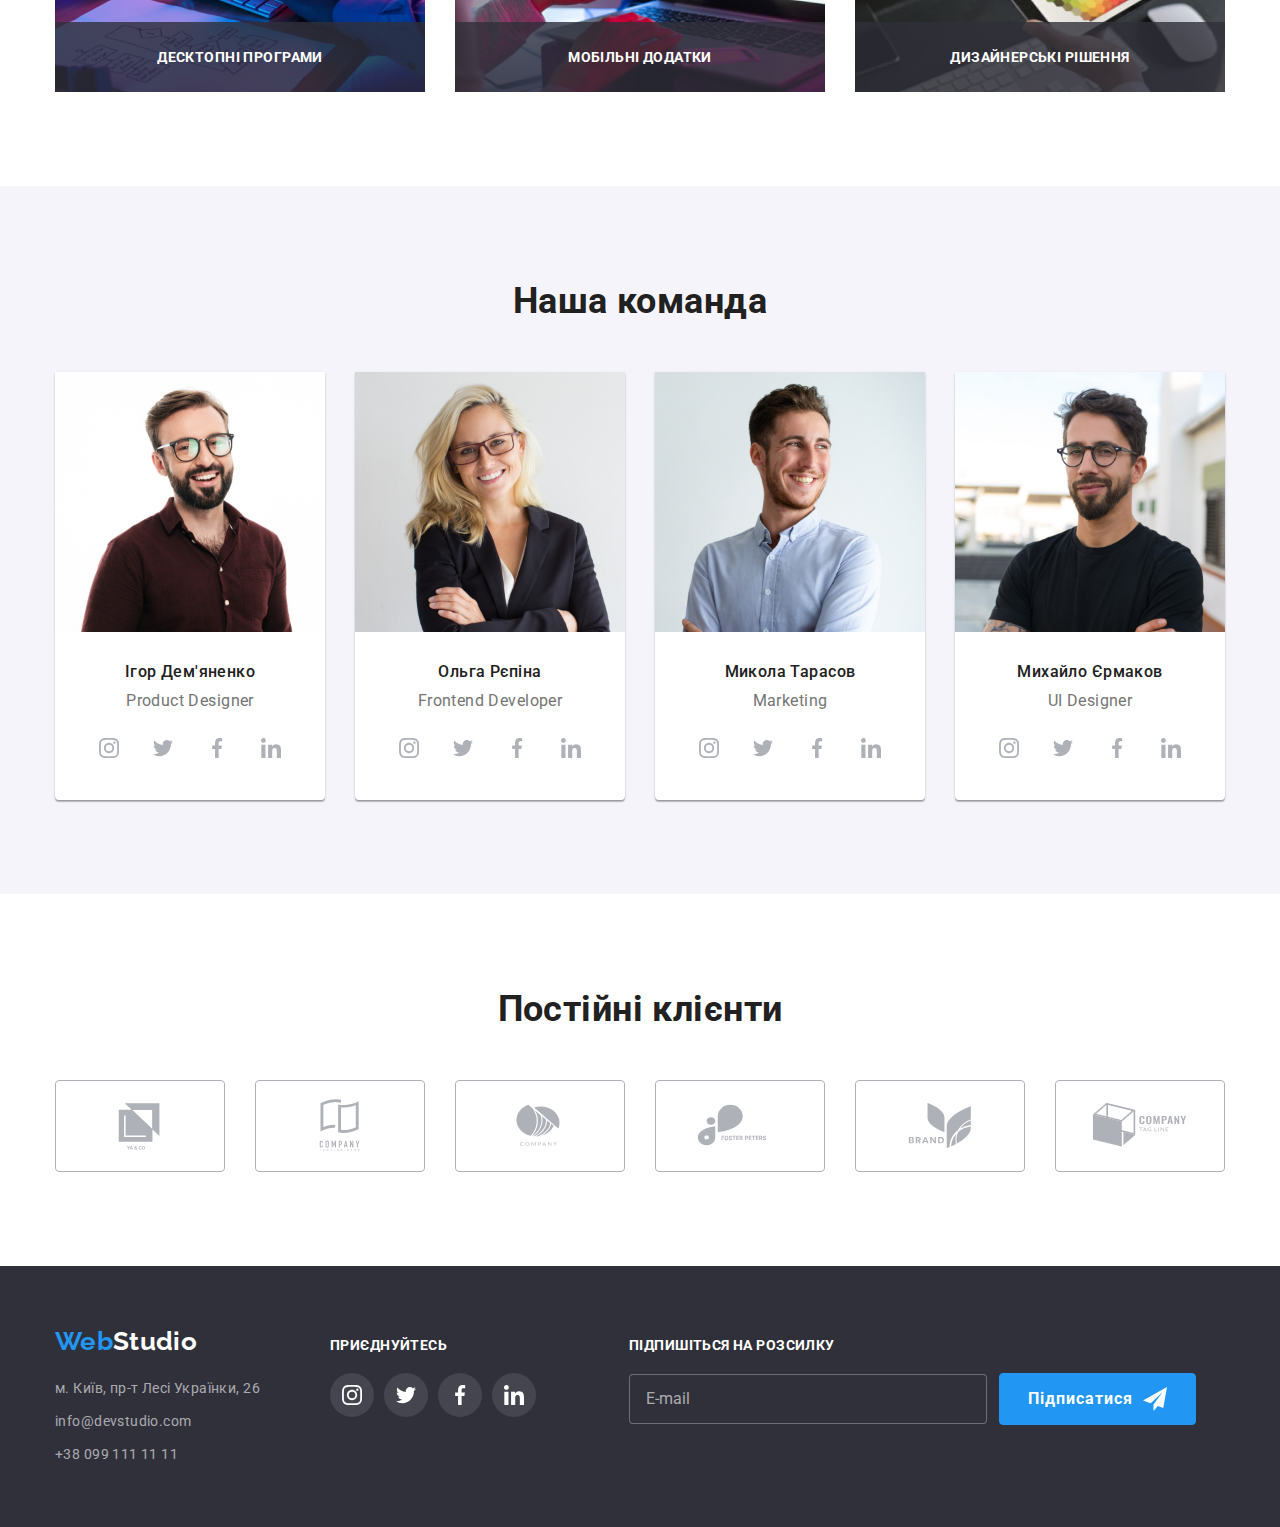
==== commit 4aae4bf4: "after 1st revision v1" ====
--- a/index.html
+++ b/index.html
@@ -19,6 +19,19 @@
 	</head>
 
 	<body data-page>
+		<!-- <button class="fxd-button" type="button">
+			<svg width="20" height="20" xmlns="http://www.w3.org/2000/svg" viewBox="0 0 512 512">
+				<path
+					d="M256 0C114.6 0 0 114.6 0 256c0 141.4 114.6 256 256 256s256-114.6 256-256C512 114.6 397.4 0 256 0zM382.6 254.6c-12.5 12.5-32.75 12.5-45.25 0L288 205.3V384c0 17.69-14.33 32-32 32s-32-14.31-32-32V205.3L174.6 254.6c-12.5 12.5-32.75 12.5-45.25 0s-12.5-32.75 0-45.25l103.1-103.1C241.3 97.4 251.1 96 256 96c4.881 0 14.65 1.391 22.65 9.398l103.1 103.1C395.1 221.9 395.1 242.1 382.6 254.6z"
+				/>
+			</svg>
+		</button> -->
+		<!-- <script>
+			const { pageHeaderHeight } = document.querySelector(".header").getBoundingClientRect();
+			document.body.style.paddingTop = `${pageHeaderHeight}px`;
+			consolelog(pageHeaderHeight);
+		</script> -->
+
 		<div class="backdrop is-hidden" data-modal>
 			<div class="modal">
 				<button class="btn-close-modal" type="button" data-modal-close>
@@ -31,21 +44,21 @@
 					<div class="register-form-group" role="group">
 						<div class="register-form-wrap">
 							<label class="register-form-label" for="field-name">Ім'я</label>
-							<input class="register-form-input" type="text" name="user-name" id="field-name" />
+							<input class="register-form-input" type="text" name="user-name" id="field-name" required />
 							<svg class="register-form-svg" width="18" height="18">
 								<use href="./images/icons.svg#modal-person"></use>
 							</svg>
 						</div>
 						<div class="register-form-wrap">
 							<label class="register-form-label" for="field-phone">Телефон</label>
-							<input class="register-form-input" type="tel" name="user-phone" id="field-phone" />
+							<input class="register-form-input" type="tel" name="user-phone" id="field-phone" required />
 							<svg class="register-form-svg" width="18" height="18">
 								<use href="./images/icons.svg#modal-phone"></use>
 							</svg>
 						</div>
 						<div class="register-form-wrap">
 							<label class="register-form-label" for="field-email">Пошта</label>
-							<input class="register-form-input link" type="email" name="user-email" id="field-email" />
+							<input class="register-form-input link" type="email" name="user-email" id="field-email" required />
 							<svg class="register-form-svg" width="18" height="18">
 								<use href="./images/icons.svg#modal-email"></use>
 							</svg>
@@ -72,7 +85,7 @@
 							<use class="register-form-checked" href="./images/icons.svg#modal-checked"></use>
 							<use class="register-form-unchecked" href="./images/icons.svg#modal-unchecked"></use>
 						</svg>
-						<span class="register-form-agreement-text">Погоджуюся з розсилкою та приймаю &nbsp</span>
+						<span class="register-form-agreement-text">Погоджуюся з розсилкою та приймаю &nbsp;</span>
 						<a class="register-form-agreement-link" href="">Умови договору</a>
 					</label>
 					<!-- </div> -->
@@ -80,7 +93,7 @@
 				</form>
 			</div>
 		</div>
-		<header class="header">
+		<header class="header" data-header>
 			<div class="container main-nav">
 				<!-- logo element, returns to the main page-->
 				<a class="logo link" href="./index.html">
@@ -596,9 +609,9 @@
 				<form class="footer-subscribe">
 					<h2 class="footer-subscribe-header">Підпишіться на розсилку</h2>
 					<div class="footer-subscribe-wrap">
-						<label class="footer-subscribe-label" for="signup">
-							<input class="footer-subscribe-input" type="email" id="signup" required placeholder="E-mail" />
-						</label>
+						<!-- <label class="footer-subscribe-label" for="signup"> -->
+						<input class="footer-subscribe-input" type="email" id="signup" required placeholder="E-mail" />
+						<!-- </label> -->
 
 						<button class="footer-submit-btn" type="submit">
 							Підписатися
@@ -610,17 +623,8 @@
 				</form>
 			</div>
 		</footer>
-		<!-- <button class="fxd-button" type="button">
-			<svg width="20" height="20" xmlns="http://www.w3.org/2000/svg" viewBox="0 0 512 512">
-				<path
-					d="M256 0C114.6 0 0 114.6 0 256c0 141.4 114.6 256 256 256s256-114.6 256-256C512 114.6 397.4 0 256 0zM382.6 254.6c-12.5 12.5-32.75 12.5-45.25 0L288 205.3V384c0 17.69-14.33 32-32 32s-32-14.31-32-32V205.3L174.6 254.6c-12.5 12.5-32.75 12.5-45.25 0s-12.5-32.75 0-45.25l103.1-103.1C241.3 97.4 251.1 96 256 96c4.881 0 14.65 1.391 22.65 9.398l103.1 103.1C395.1 221.9 395.1 242.1 382.6 254.6z"
-				/>
-			</svg>
-		</button> -->
-		<script>
-			const { pageHeaderHeight } = document.querySelector(".header").getBoundingClientRect();
-			document.body.style.paddingTop = `${pageHeaderHeight}px`;
-		</script>
+
 		<script src="./js/modal.js"></script>
+		<script src="./js/header-fixed.js"></script>
 	</body>
 </html>
--- a/css/styles.css
+++ b/css/styles.css
@@ -103,8 +103,15 @@
 	position: fixed;
 	top: -1px;
 	width: 100%;
+	min-height: 80px;
+
 	z-index: 100;
+
 	background-color: #ffffff;
+}
+.header.transparency {
+	background-color: rgba(255, 255, 255, 0.9);
+	backdrop-filter: blur();
 }
 .main-nav {
 	display: flex;
@@ -232,6 +239,7 @@
 		url(../images/hero/hero-bg.jpg);
 	background-repeat: no-repeat;
 	background-position: center;
+	/* padding-top: 280px; */
 }
 .hero .hero-title {
 	max-width: 695px;
@@ -655,7 +663,7 @@
 }
 
 /* button arrow up */
-.fxd-button {
+/* .fxd-button {
 	position: absolute;
 	top: 50px;
 	left: 800px;
@@ -672,7 +680,7 @@
 }
 .fxd-button {
 	position: fixed;
-}
+} */
 
 /* 			  */
 /*  backdrop */
@@ -693,7 +701,9 @@
 
 	transition: opacity var(--animation), visibility var(--animation);
 }
-
+/* 				 	*/
+/* 	Modal window	*/
+/* 					 */
 .backdrop.is-hidden {
 	opacity: 0;
 	visibility: hidden;
@@ -708,6 +718,7 @@
 	z-index: 200;
 
 	width: 530px;
+	/* height: 580px; */
 
 	border-radius: 4px;
 
@@ -728,7 +739,8 @@
 
 	position: relative;
 
-	bottom: 100%;
+	/* bottom: 100%; */
+	top: 0;
 	left: 100%;
 	transform: translate(-100%, 0%);
 	cursor: pointer;
@@ -743,8 +755,13 @@
 	border: 1px solid rgba(0, 0, 0, 0.1);
 	background-color: transparent;
 }
-.btn-close-black {
+.btn-close-modal .btn-close-black {
 	fill: #000000;
+	transition: fill var(--animation);
+}
+.btn-close-modal:hover .btn-close-black,
+.btn-close-modal:focus .btn-close-black {
+	fill: var(--accent-color);
 }
 
 /* 				*/
@@ -765,7 +782,7 @@
 
 	font-weight: 700;
 	font-size: 20px;
-	line-height: 1.17;
+	line-height: calc(23.44 / 20);
 
 	color: var(--secondary-header-color);
 }
@@ -791,7 +808,7 @@
 	left: 0;
 
 	font-size: 12px;
-	line-height: 1.17;
+	line-height: calc(14 / 12);
 	letter-spacing: 0.01em;
 }
 .register-form-input,
@@ -817,6 +834,9 @@
 
 	fill: var(--secondary-header-color);
 	transition: fill var(--animation);
+}
+.register-form-agreement-label {
+	height: 24px;
 }
 .register-form-label:focus-within .register-form-input,
 .register-form-input:hover,
@@ -911,8 +931,8 @@
 }
 
 .register-submit-btn {
-	display: inline-block;
-	/* max-width: 200px; */
+	display: block;
+	width: 200px;
 	border-radius: 4px;
 	border: 1px;
 
